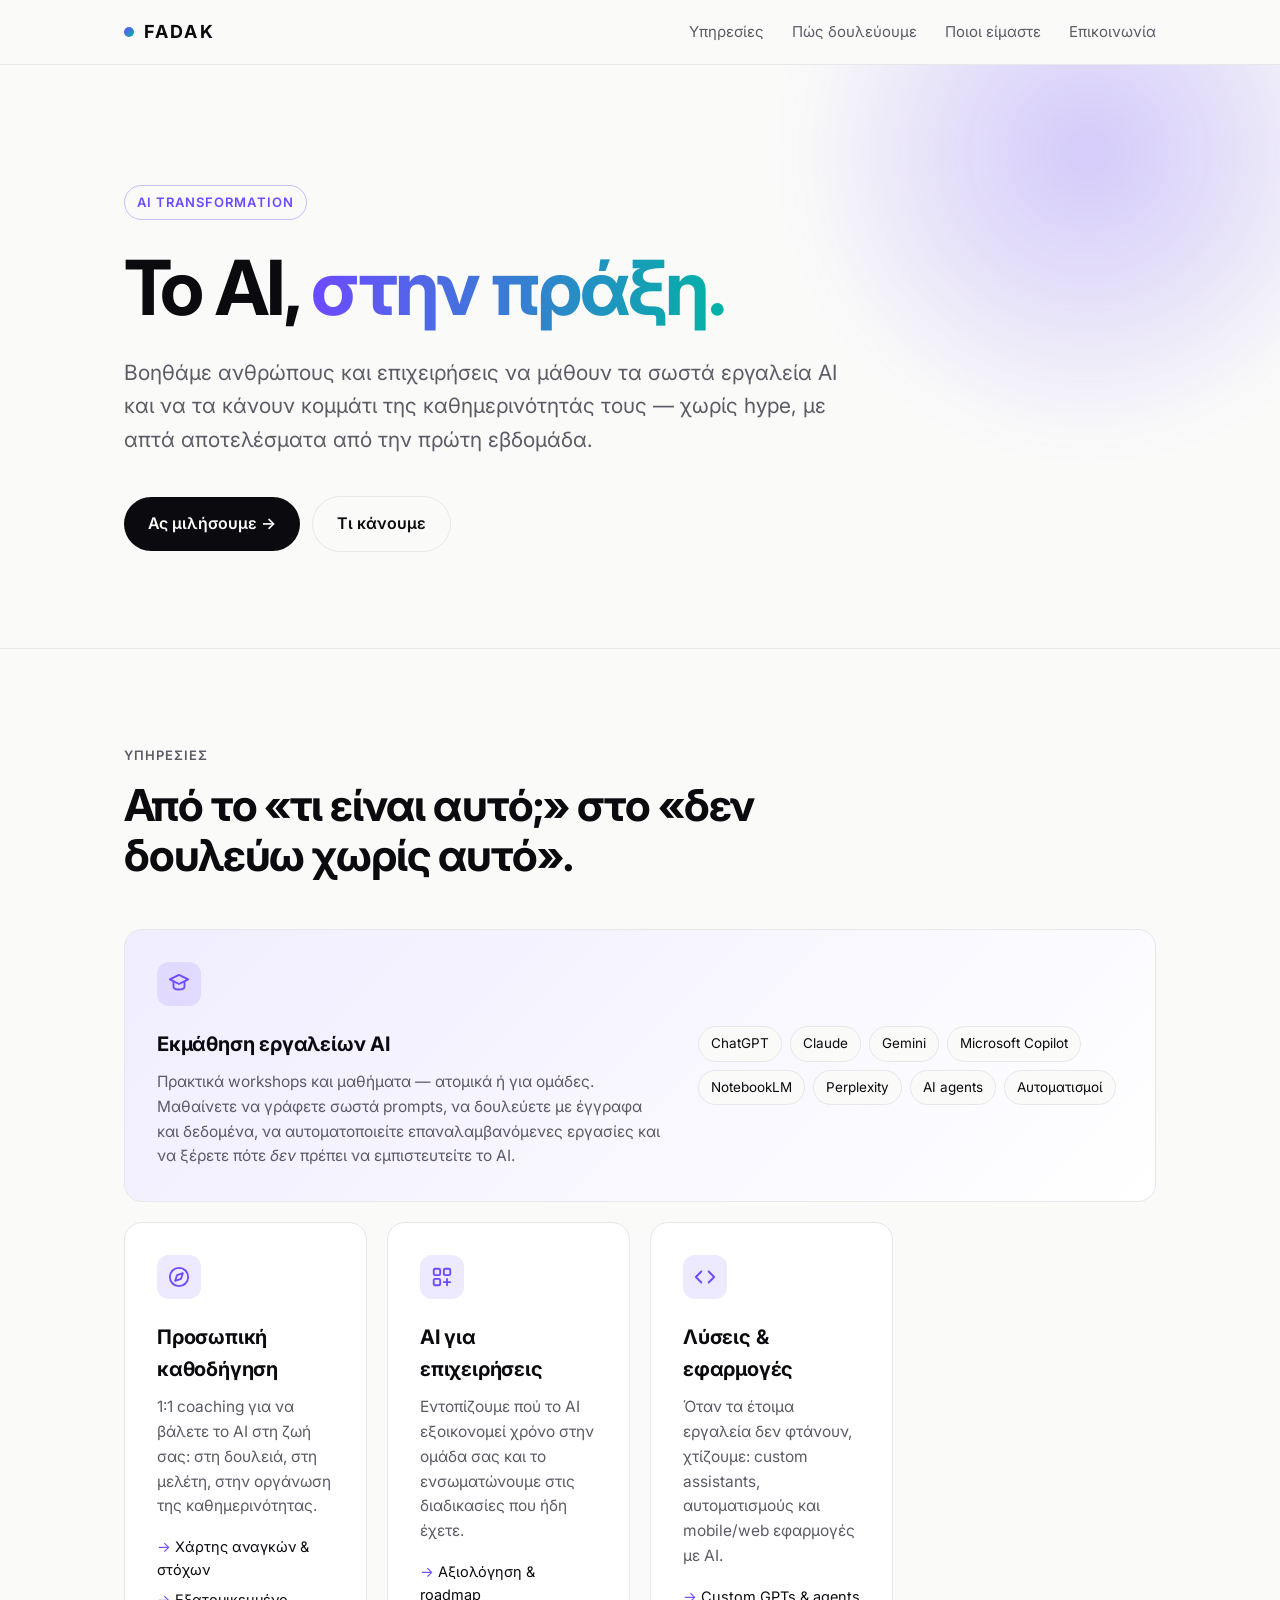
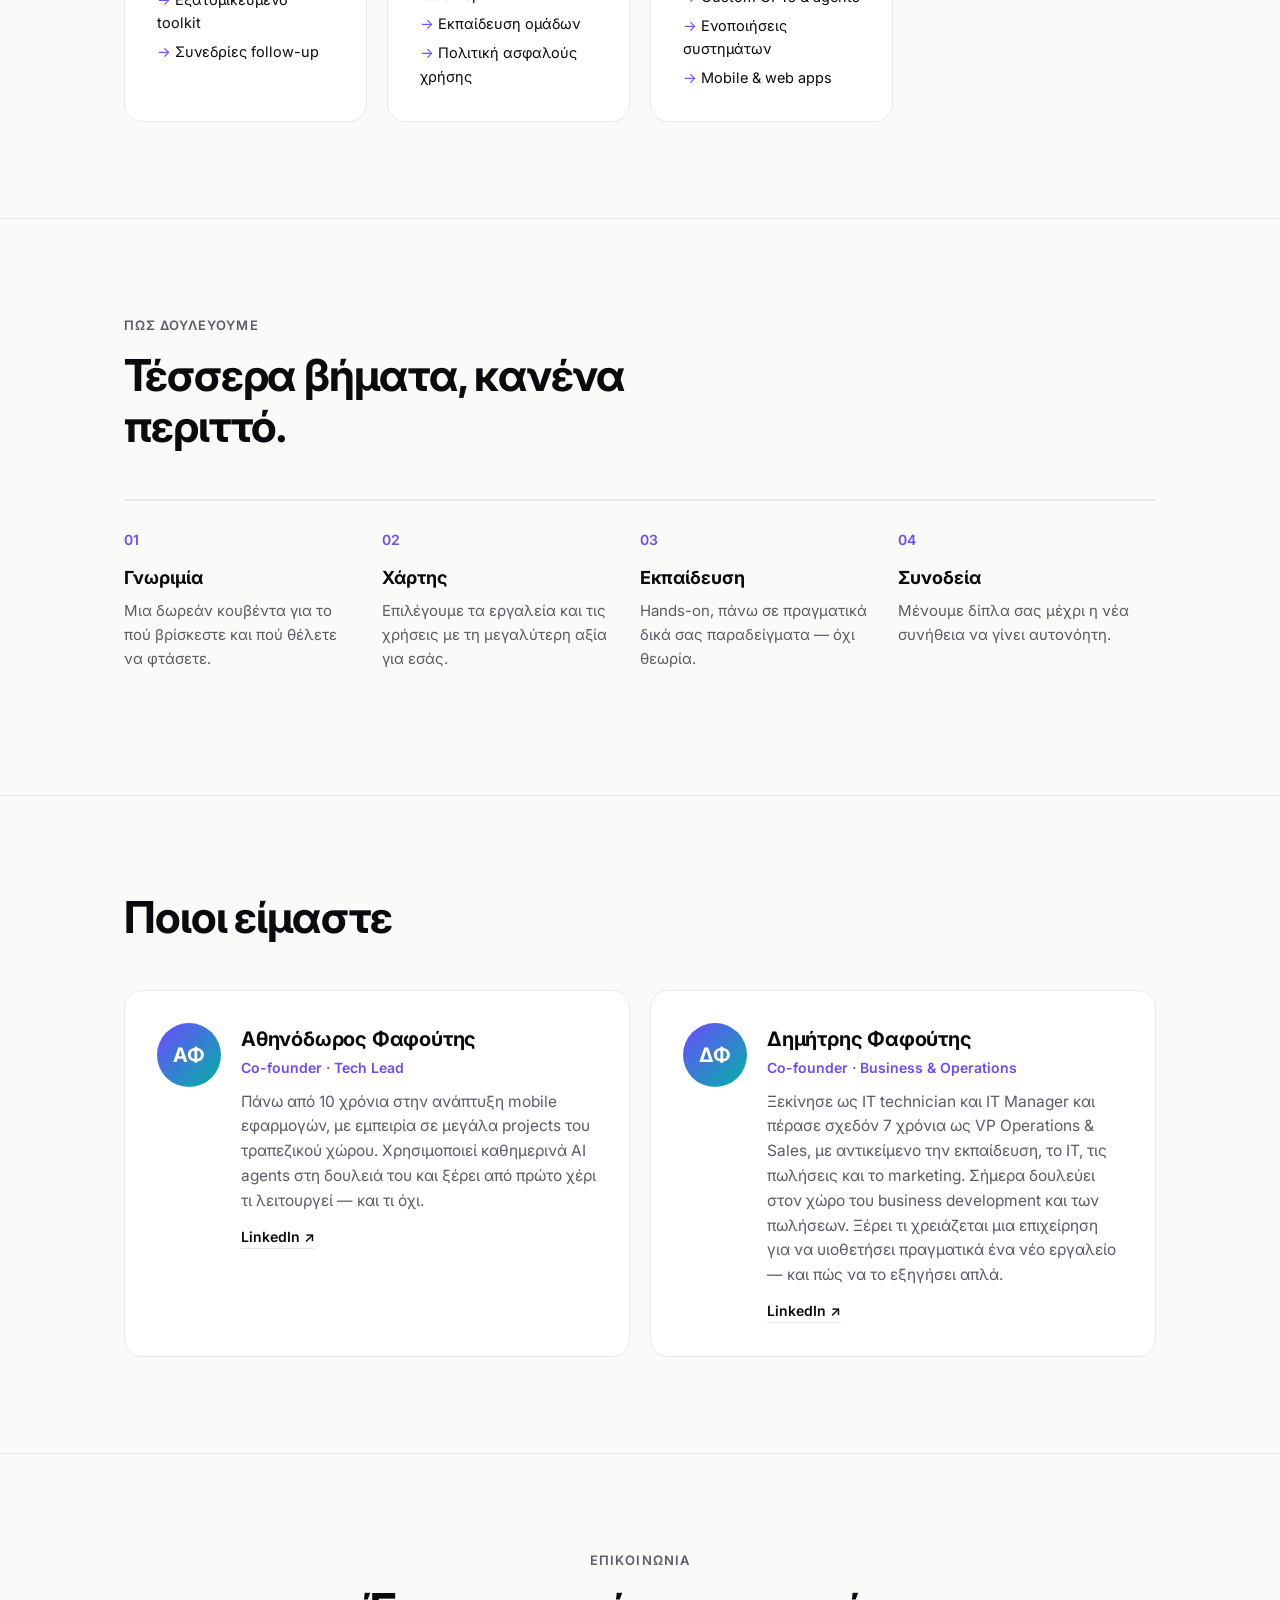
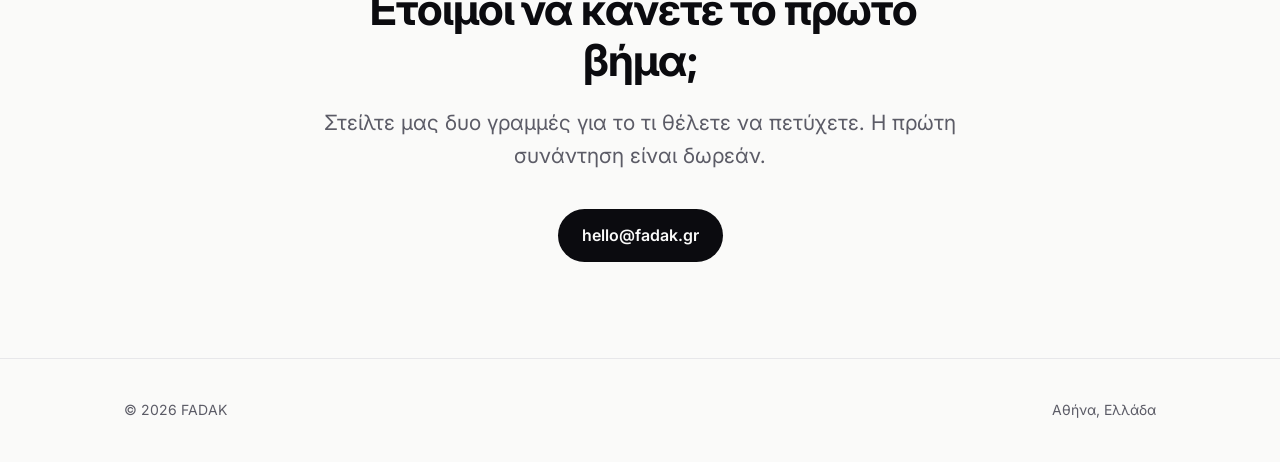
==== index.html @ e3a1a074 "Create index.html for FADAK website Add initial HTML structure for FADAK website with styles and con" ====
<!doctype html>
<html lang="el">
<head>
<meta charset="utf-8">
<meta name="viewport" content="width=device-width, initial-scale=1">
<title>FADAK — AI Transformation</title>
<meta name="description" content="FADAK: εκπαίδευση σε εργαλεία AI, προσωπική καθοδήγηση και AI transformation για ανθρώπους και επιχειρήσεις.">
<meta property="og:title" content="FADAK — AI Transformation">
<meta property="og:description" content="Μαθαίνουμε σε ανθρώπους και ομάδες να χρησιμοποιούν το AI στην πράξη.">
<meta property="og:url" content="https://fadak.gr">
<meta property="og:type" content="website">
<link rel="canonical" href="https://fadak.gr">
<link rel="icon" href="data:image/svg+xml,<svg xmlns='http://www.w3.org/2000/svg' viewBox='0 0 32 32'><rect width='32' height='32' rx='8' fill='%230b0b0f'/><circle cx='16' cy='16' r='6' fill='%237c5cff'/></svg>">
<link rel="preconnect" href="https://fonts.googleapis.com">
<link rel="preconnect" href="https://fonts.gstatic.com" crossorigin>
<link href="https://fonts.googleapis.com/css2?family=Inter:wght@400;500;600;700&display=swap" rel="stylesheet">
<style>
:root{
  --bg:#fafaf9; --surface:#ffffff; --text:#0b0b0f; --muted:#5b5b66; --line:#e7e7ea;
  --accent:#6d4aff; --accent-2:#00b3a4; --radius:18px; --max:1080px;
}
@media (prefers-color-scheme: dark){
  :root{ --bg:#0b0b0f; --surface:#131318; --text:#f3f3f5; --muted:#a0a0ab; --line:#24242c; --accent:#8b72ff; --accent-2:#2fd3c4; }
}
*{box-sizing:border-box;margin:0;padding:0}
html{scroll-behavior:smooth}
body{font-family:Inter,system-ui,-apple-system,sans-serif;background:var(--bg);color:var(--text);line-height:1.6;-webkit-font-smoothing:antialiased}
a{color:inherit;text-decoration:none}
.wrap{max-width:var(--max);margin:0 auto;padding:0 24px}

/* nav */
nav{position:sticky;top:0;z-index:10;backdrop-filter:blur(12px);background:color-mix(in srgb,var(--bg) 80%,transparent);border-bottom:1px solid var(--line)}
nav .wrap{display:flex;align-items:center;justify-content:space-between;height:64px}
.logo{font-weight:700;letter-spacing:.12em;font-size:18px;display:flex;align-items:center;gap:10px}
.logo i{width:10px;height:10px;border-radius:50%;background:linear-gradient(135deg,var(--accent),var(--accent-2))}
nav ul{display:flex;gap:28px;list-style:none;font-size:15px;color:var(--muted)}
nav ul a:hover{color:var(--text)}
@media (max-width:640px){nav ul{display:none}}

/* hero */
.hero{padding:120px 0 96px;position:relative;overflow:hidden}
.hero::before{content:"";position:absolute;inset:-40% -10% auto auto;width:640px;height:640px;border-radius:50%;
  background:radial-gradient(circle,color-mix(in srgb,var(--accent) 28%,transparent),transparent 65%);filter:blur(20px);z-index:-1}
.eyebrow{display:inline-block;font-size:13px;font-weight:600;letter-spacing:.08em;text-transform:uppercase;color:var(--accent);
  border:1px solid color-mix(in srgb,var(--accent) 35%,transparent);padding:6px 12px;border-radius:999px;margin-bottom:28px}
h1{font-size:clamp(40px,7vw,76px);line-height:1.05;letter-spacing:-.035em;font-weight:700;max-width:14ch}
h1 span{background:linear-gradient(90deg,var(--accent),var(--accent-2));-webkit-background-clip:text;background-clip:text;color:transparent}
.lead{font-size:clamp(18px,2.2vw,21px);color:var(--muted);max-width:56ch;margin:28px 0 40px}
.btn{display:inline-flex;align-items:center;gap:8px;padding:14px 24px;border-radius:999px;font-weight:600;font-size:16px;transition:transform .15s ease,opacity .15s}
.btn:hover{transform:translateY(-1px)}
.btn-primary{background:var(--text);color:var(--bg)}
.btn-ghost{border:1px solid var(--line);margin-left:8px}

/* sections */
section{padding:96px 0;border-top:1px solid var(--line)}
.label{font-size:13px;font-weight:600;letter-spacing:.08em;text-transform:uppercase;color:var(--muted);margin-bottom:14px}
h2{font-size:clamp(30px,4vw,44px);letter-spacing:-.025em;line-height:1.15;font-weight:700;max-width:22ch;margin-bottom:48px}

.grid{display:grid;gap:20px;grid-template-columns:repeat(auto-fit,minmax(240px,1fr))}
.card{background:var(--surface);border:1px solid var(--line);border-radius:var(--radius);padding:32px;transition:border-color .2s,transform .2s}
.card:hover{border-color:color-mix(in srgb,var(--accent) 50%,var(--line));transform:translateY(-2px)}
.card .ico{width:44px;height:44px;border-radius:12px;display:grid;place-items:center;margin-bottom:22px;
  background:color-mix(in srgb,var(--accent) 12%,transparent);color:var(--accent)}
.card h3{font-size:20px;letter-spacing:-.01em;margin-bottom:10px}
.card p{color:var(--muted);font-size:15.5px}
.card ul{list-style:none;margin-top:16px;display:grid;gap:6px;font-size:14.5px}
.card li::before{content:"→ ";color:var(--accent)}
.card.featured{grid-column:1/-1;display:grid;grid-template-columns:1.2fr 1fr;gap:32px;align-items:center;
  background:linear-gradient(135deg,color-mix(in srgb,var(--accent) 10%,var(--surface)),var(--surface))}
@media (max-width:760px){.card.featured{grid-template-columns:1fr}}
.tags{display:flex;flex-wrap:wrap;gap:8px}
.tags span{font-size:13.5px;padding:6px 12px;border-radius:999px;border:1px solid var(--line);background:var(--bg)}

/* steps */
.steps{display:grid;gap:0;grid-template-columns:repeat(auto-fit,minmax(220px,1fr));counter-reset:s}
.step{padding:28px 24px 28px 0;border-top:2px solid var(--line);position:relative}
.step::before{counter-increment:s;content:"0" counter(s);font-size:14px;font-weight:600;color:var(--accent);display:block;margin-bottom:12px}
.step h4{font-size:18px;margin-bottom:6px}
.step p{color:var(--muted);font-size:15px}

/* team */
.team{display:grid;gap:20px;grid-template-columns:repeat(auto-fit,minmax(300px,1fr))}
.person{display:flex;gap:20px;align-items:flex-start}
.avatar{flex:none;width:64px;height:64px;border-radius:50%;display:grid;place-items:center;font-weight:700;font-size:20px;color:#fff;
  background:linear-gradient(135deg,var(--accent),var(--accent-2))}
.person h3{font-size:20px;margin-bottom:2px}
.person .role{color:var(--accent);font-size:14px;font-weight:600;margin-bottom:10px}
.person p{color:var(--muted);font-size:15.5px}
.person a.in{display:inline-block;margin-top:12px;font-size:14px;font-weight:600;border-bottom:1px solid var(--line)}
.person a.in:hover{border-color:var(--text)}

/* contact */
.contact{text-align:center}
.contact h2{margin:0 auto 20px}
.contact .lead{margin:0 auto 36px}
footer{padding:40px 0;border-top:1px solid var(--line);color:var(--muted);font-size:14px}
footer .wrap{display:flex;justify-content:space-between;flex-wrap:wrap;gap:12px}

.reveal{opacity:0;transform:translateY(16px);transition:opacity .7s ease,transform .7s ease}
.reveal.in{opacity:1;transform:none}
@media (prefers-reduced-motion:reduce){.reveal{opacity:1;transform:none;transition:none}html{scroll-behavior:auto}}
</style>
</head>
<body>

<nav>
  <div class="wrap">
    <a href="#" class="logo"><i></i>FADAK</a>
    <ul>
      <li><a href="#services">Υπηρεσίες</a></li>
      <li><a href="#how">Πώς δουλεύουμε</a></li>
      <li><a href="#about">Ποιοι είμαστε</a></li>
      <li><a href="#contact">Επικοινωνία</a></li>
    </ul>
  </div>
</nav>

<header class="hero">
  <div class="wrap">
    <span class="eyebrow">AI Transformation</span>
    <h1>Το AI, <span>στην πράξη.</span></h1>
    <p class="lead">Βοηθάμε ανθρώπους και επιχειρήσεις να μάθουν τα σωστά εργαλεία AI και να τα κάνουν κομμάτι της καθημερινότητάς τους — χωρίς hype, με απτά αποτελέσματα από την πρώτη εβδομάδα.</p>
    <a class="btn btn-primary" href="#contact">Ας μιλήσουμε →</a>
    <a class="btn btn-ghost" href="#services">Τι κάνουμε</a>
  </div>
</header>

<section id="services">
  <div class="wrap">
    <p class="label reveal">Υπηρεσίες</p>
    <h2 class="reveal">Από το «τι είναι αυτό;» στο «δεν δουλεύω χωρίς αυτό».</h2>

    <div class="grid">
      <article class="card featured reveal">
        <div>
          <div class="ico">
            <svg width="22" height="22" viewBox="0 0 24 24" fill="none" stroke="currentColor" stroke-width="2" stroke-linecap="round" stroke-linejoin="round"><path d="M2 7l10-5 10 5-10 5z"/><path d="M6 9.5V15c0 1.7 2.7 3 6 3s6-1.3 6-3V9.5"/></svg>
          </div>
          <h3>Εκμάθηση εργαλείων AI</h3>
          <p>Πρακτικά workshops και μαθήματα — ατομικά ή για ομάδες. Μαθαίνετε να γράφετε σωστά prompts, να δουλεύετε με έγγραφα και δεδομένα, να αυτοματοποιείτε επαναλαμβανόμενες εργασίες και να ξέρετε πότε <em>δεν</em> πρέπει να εμπιστευτείτε το AI.</p>
        </div>
        <div class="tags">
          <span>ChatGPT</span><span>Claude</span><span>Gemini</span><span>Microsoft Copilot</span>
          <span>NotebookLM</span><span>Perplexity</span><span>AI agents</span><span>Αυτοματισμοί</span>
        </div>
      </article>

      <article class="card reveal">
        <div class="ico">
          <svg width="22" height="22" viewBox="0 0 24 24" fill="none" stroke="currentColor" stroke-width="2" stroke-linecap="round" stroke-linejoin="round"><circle cx="12" cy="12" r="10"/><path d="M16.2 7.8l-2.1 6.3-6.3 2.1 2.1-6.3z"/></svg>
        </div>
        <h3>Προσωπική καθοδήγηση</h3>
        <p>1:1 coaching για να βάλετε το AI στη ζωή σας: στη δουλειά, στη μελέτη, στην οργάνωση της καθημερινότητας.</p>
        <ul><li>Χάρτης αναγκών & στόχων</li><li>Εξατομικευμένο toolkit</li><li>Συνεδρίες follow-up</li></ul>
      </article>

      <article class="card reveal">
        <div class="ico">
          <svg width="22" height="22" viewBox="0 0 24 24" fill="none" stroke="currentColor" stroke-width="2" stroke-linecap="round" stroke-linejoin="round"><rect x="3" y="3" width="7" height="7" rx="1.5"/><rect x="14" y="3" width="7" height="7" rx="1.5"/><rect x="3" y="14" width="7" height="7" rx="1.5"/><path d="M17.5 14v7M14 17.5h7"/></svg>
        </div>
        <h3>AI για επιχειρήσεις</h3>
        <p>Εντοπίζουμε πού το AI εξοικονομεί χρόνο στην ομάδα σας και το ενσωματώνουμε στις διαδικασίες που ήδη έχετε.</p>
        <ul><li>Αξιολόγηση & roadmap</li><li>Εκπαίδευση ομάδων</li><li>Πολιτική ασφαλούς χρήσης</li></ul>
      </article>

      <article class="card reveal">
        <div class="ico">
          <svg width="22" height="22" viewBox="0 0 24 24" fill="none" stroke="currentColor" stroke-width="2" stroke-linecap="round" stroke-linejoin="round"><path d="M16 18l6-6-6-6"/><path d="M8 6l-6 6 6 6"/></svg>
        </div>
        <h3>Λύσεις & εφαρμογές</h3>
        <p>Όταν τα έτοιμα εργαλεία δεν φτάνουν, χτίζουμε: custom assistants, αυτοματισμούς και mobile/web εφαρμογές με AI.</p>
        <ul><li>Custom GPTs & agents</li><li>Ενοποιήσεις συστημάτων</li><li>Mobile & web apps</li></ul>
      </article>
    </div>
  </div>
</section>

<section id="how">
  <div class="wrap">
    <p class="label reveal">Πώς δουλεύουμε</p>
    <h2 class="reveal">Τέσσερα βήματα, κανένα περιττό.</h2>
    <div class="steps">
      <div class="step reveal"><h4>Γνωριμία</h4><p>Μια δωρεάν κουβέντα για το πού βρίσκεστε και πού θέλετε να φτάσετε.</p></div>
      <div class="step reveal"><h4>Χάρτης</h4><p>Επιλέγουμε τα εργαλεία και τις χρήσεις με τη μεγαλύτερη αξία για εσάς.</p></div>
      <div class="step reveal"><h4>Εκπαίδευση</h4><p>Hands-on, πάνω σε πραγματικά δικά σας παραδείγματα — όχι θεωρία.</p></div>
      <div class="step reveal"><h4>Συνοδεία</h4><p>Μένουμε δίπλα σας μέχρι η νέα συνήθεια να γίνει αυτονόητη.</p></div>
    </div>
  </div>
</section>

<section id="about">
  <div class="wrap">
    <h2 class="reveal">Ποιοι είμαστε</h2>
    <div class="team">
      <div class="card person reveal">
        <div class="avatar">ΑΦ</div>
        <div>
          <h3>Αθηνόδωρος Φαφούτης</h3>
          <div class="role">Co-founder · Tech Lead</div>
          <p>Πάνω από 10 χρόνια στην ανάπτυξη mobile εφαρμογών, με εμπειρία σε μεγάλα projects του τραπεζικού χώρου. Χρησιμοποιεί καθημερινά AI agents στη δουλειά του και ξέρει από πρώτο χέρι τι λειτουργεί — και τι όχι.</p>
          <a class="in" href="https://www.linkedin.com/in/athensgift/" target="_blank" rel="noopener">LinkedIn ↗</a>
        </div>
      </div>
      <div class="card person reveal">
        <div class="avatar">ΔΦ</div>
        <div>
          <h3>Δημήτρης Φαφούτης</h3>
          <div class="role">Co-founder · Business & Operations</div>
          <p>Ξεκίνησε ως IT technician και IT Manager και πέρασε σχεδόν 7 χρόνια ως VP Operations & Sales, με αντικείμενο την εκπαίδευση, το IT, τις πωλήσεις και το marketing. Σήμερα δουλεύει στον χώρο του business development και των πωλήσεων. Ξέρει τι χρειάζεται μια επιχείρηση για να υιοθετήσει πραγματικά ένα νέο εργαλείο — και πώς να το εξηγήσει απλά.</p>
          <a class="in" href="https://www.linkedin.com/in/fafodimi/" target="_blank" rel="noopener">LinkedIn ↗</a>
        </div>
      </div>
    </div>
  </div>
</section>

<section id="contact" class="contact">
  <div class="wrap">
    <p class="label reveal">Επικοινωνία</p>
    <h2 class="reveal">Έτοιμοι να κάνετε το πρώτο βήμα;</h2>
    <p class="lead reveal">Στείλτε μας δυο γραμμές για το τι θέλετε να πετύχετε. Η πρώτη συνάντηση είναι δωρεάν.</p>
    <a class="btn btn-primary reveal" href="mailto:hello@fadak.gr">hello@fadak.gr</a>
  </div>
</section>

<footer>
  <div class="wrap">
    <span>© <span id="y">2026</span> FADAK</span>
    <span>Αθήνα, Ελλάδα</span>
  </div>
</footer>

<script>
document.getElementById('y').textContent = new Date().getFullYear();
const io = new IntersectionObserver(es => es.forEach(e => { if (e.isIntersecting) { e.target.classList.add('in'); io.unobserve(e.target); } }), { threshold: .12 });
document.querySelectorAll('.reveal').forEach(el => io.observe(el));
</script>
</body>
</html>
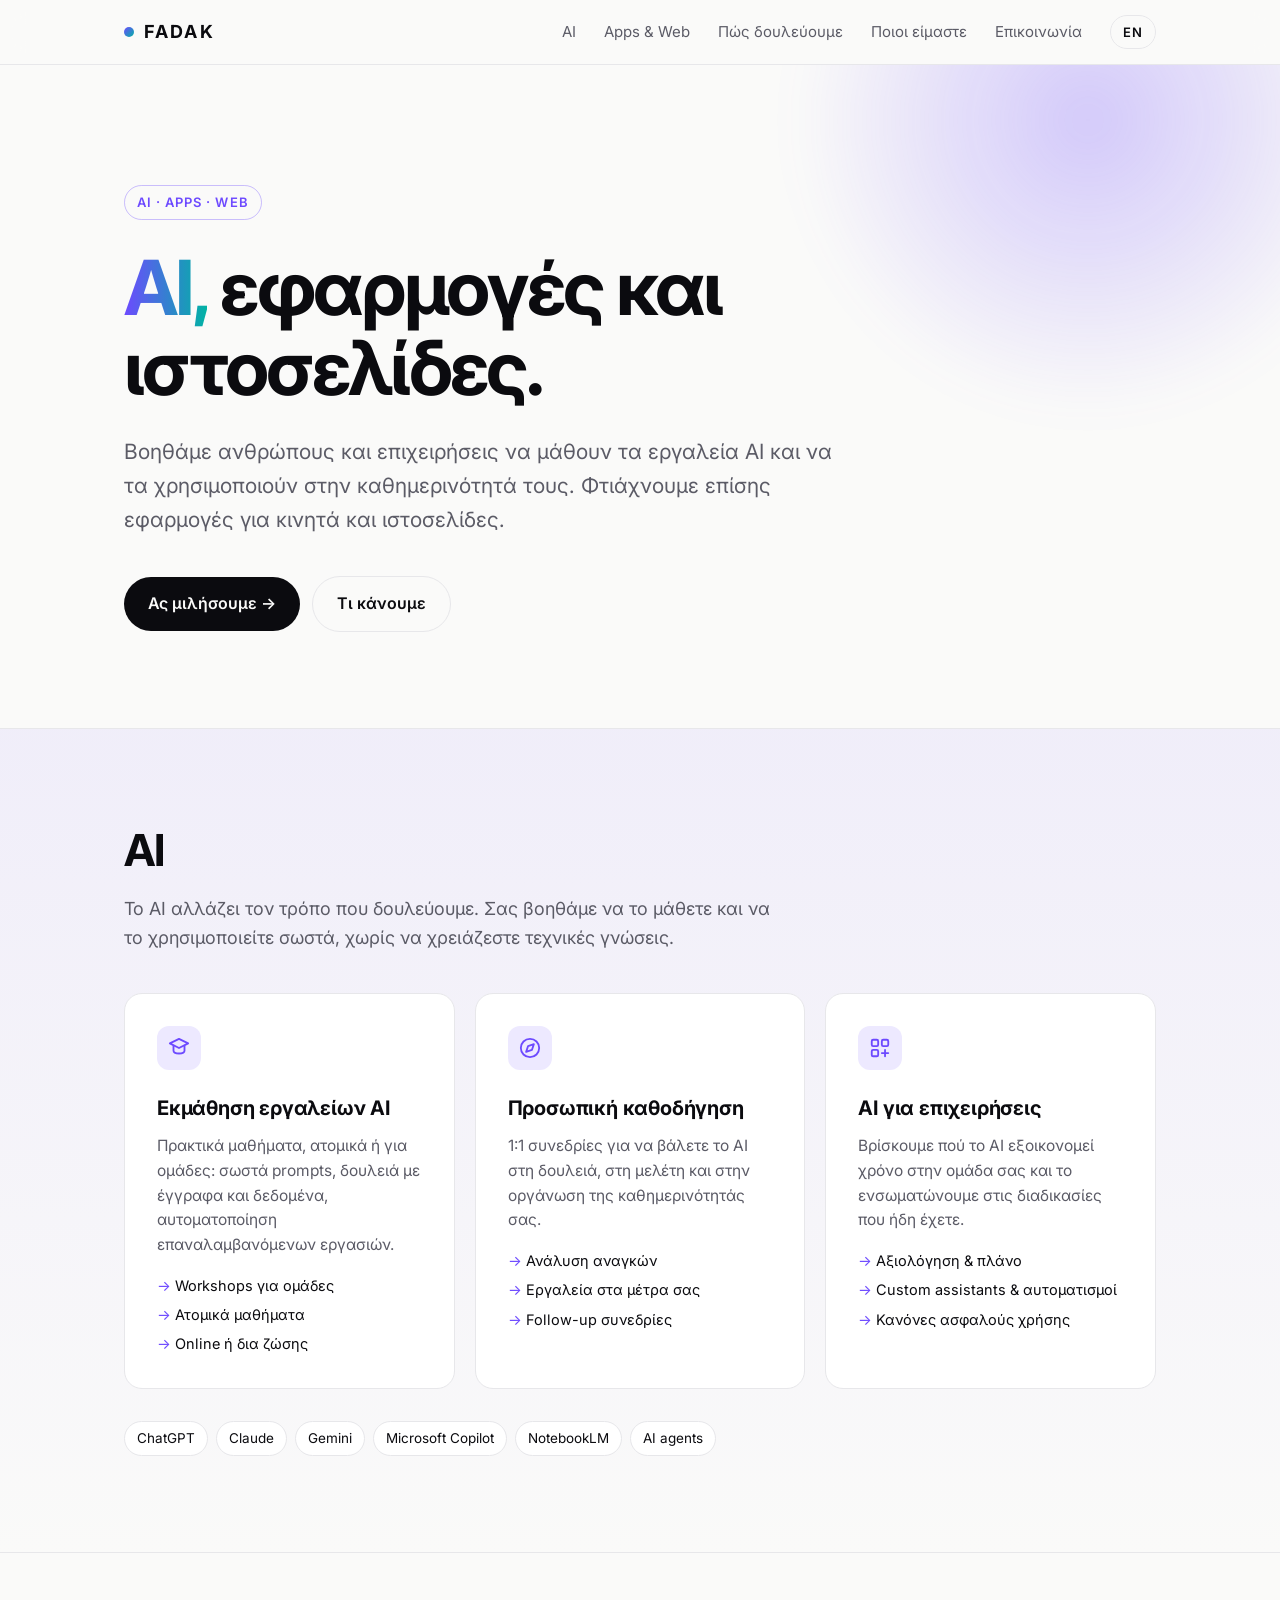
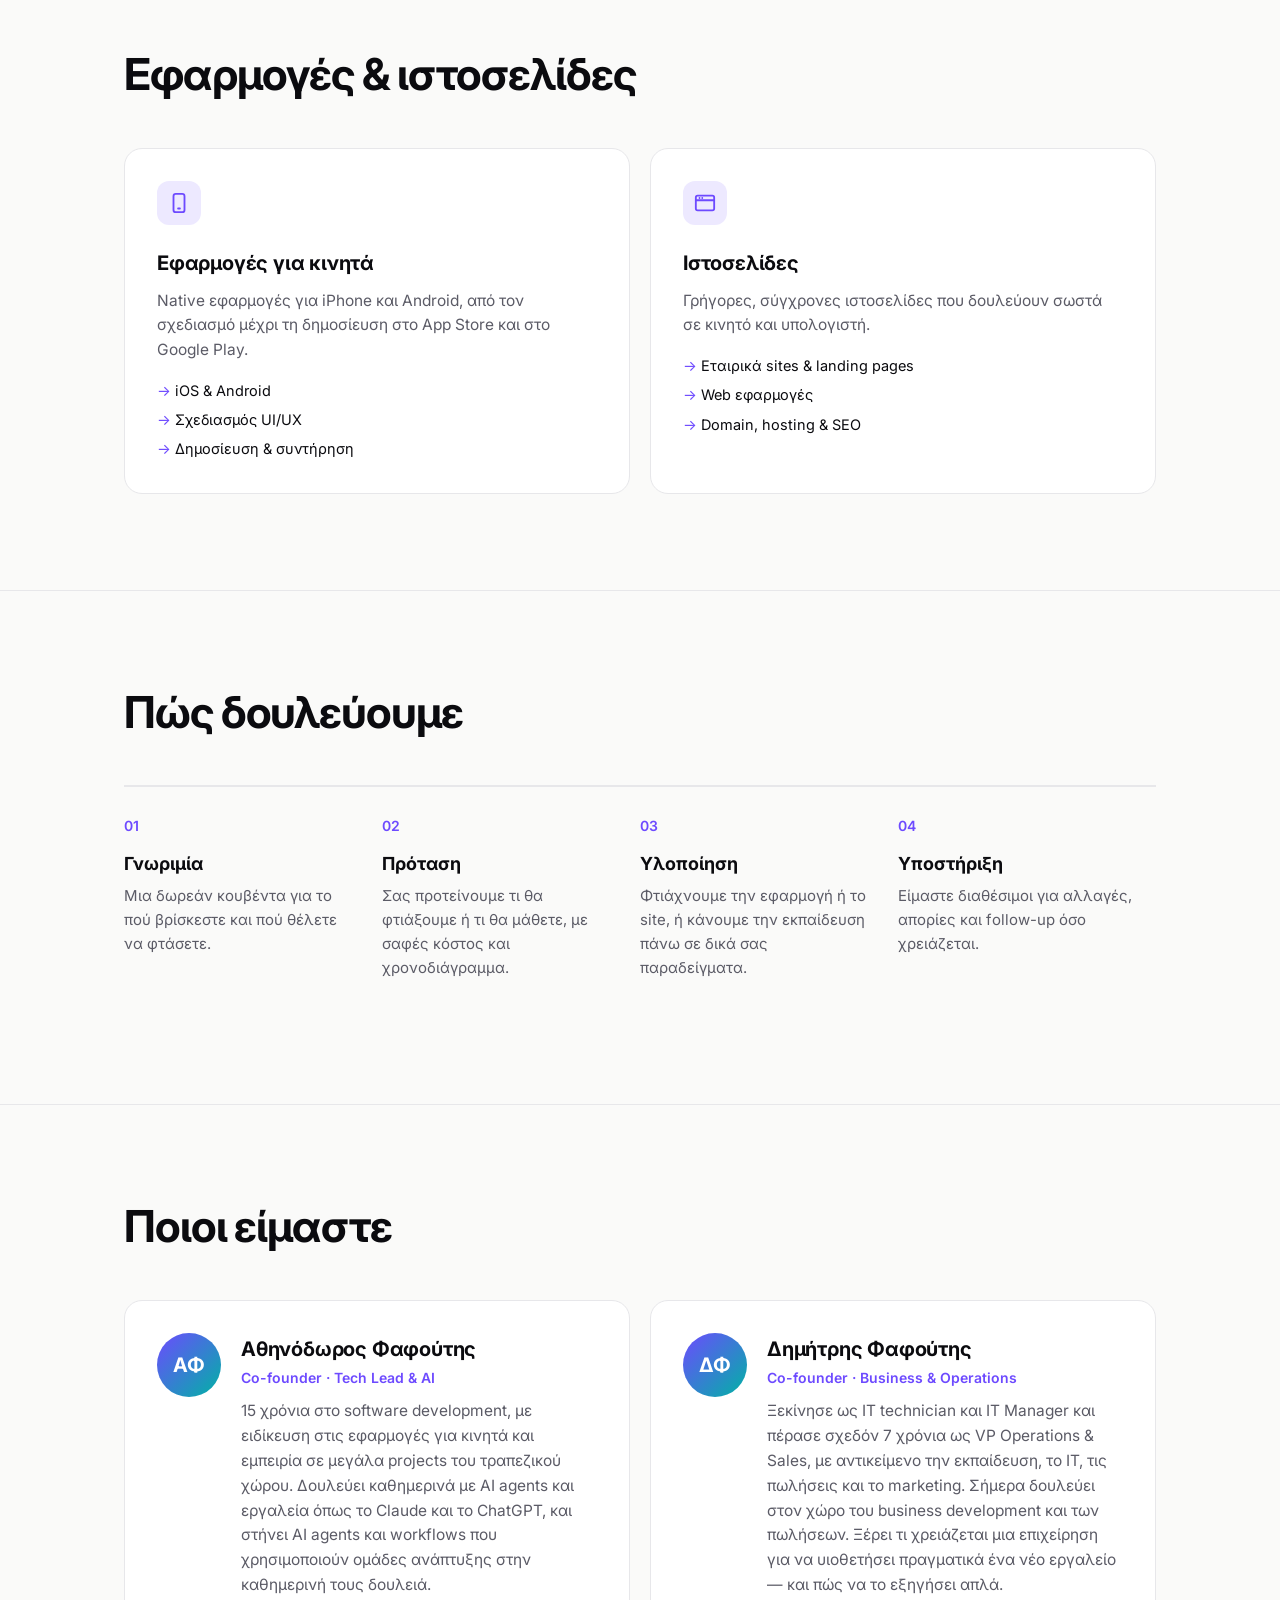
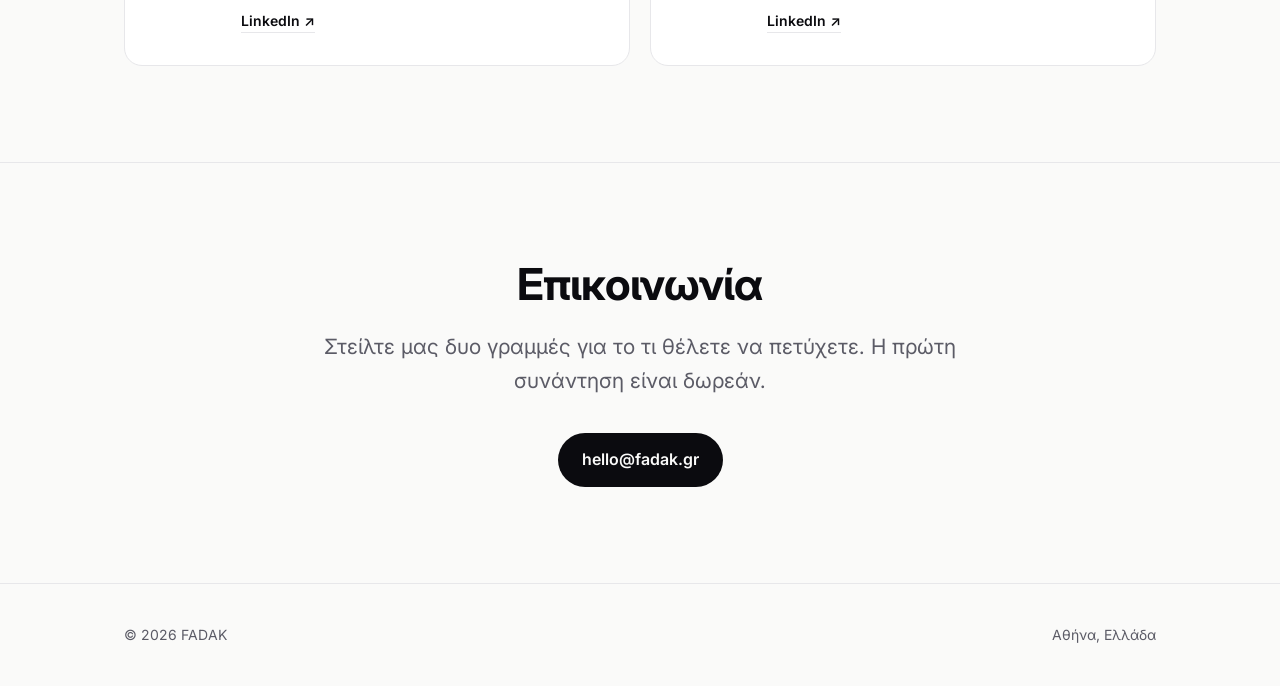
==== commit 423050ad: "AI-first layout, English version, shared CSS/JS" ====
--- a/index.html
+++ b/index.html
@@ -3,146 +3,62 @@
 <head>
 <meta charset="utf-8">
 <meta name="viewport" content="width=device-width, initial-scale=1">
-<title>FADAK — AI Transformation</title>
-<meta name="description" content="FADAK: εκπαίδευση σε εργαλεία AI, προσωπική καθοδήγηση και AI transformation για ανθρώπους και επιχειρήσεις.">
-<meta property="og:title" content="FADAK — AI Transformation">
-<meta property="og:description" content="Μαθαίνουμε σε ανθρώπους και ομάδες να χρησιμοποιούν το AI στην πράξη.">
+<title>FADAK — AI, Apps & Web</title>
+<meta name="description" content="FADAK: εκπαίδευση σε εργαλεία AI και καθοδήγηση, εφαρμογές για κινητά και ιστοσελίδες για ανθρώπους και επιχειρήσεις.">
+<meta property="og:title" content="FADAK — AI, Apps & Web">
+<meta property="og:description" content="Εκπαίδευση σε εργαλεία AI, εφαρμογές για κινητά και ιστοσελίδες.">
 <meta property="og:url" content="https://fadak.gr">
 <meta property="og:type" content="website">
-<link rel="canonical" href="https://fadak.gr">
+<link rel="canonical" href="https://fadak.gr/">
+<link rel="alternate" hreflang="el" href="https://fadak.gr/">
+<link rel="alternate" hreflang="en" href="https://fadak.gr/en/">
+<link rel="alternate" hreflang="x-default" href="https://fadak.gr/">
 <link rel="icon" href="data:image/svg+xml,<svg xmlns='http://www.w3.org/2000/svg' viewBox='0 0 32 32'><rect width='32' height='32' rx='8' fill='%230b0b0f'/><circle cx='16' cy='16' r='6' fill='%237c5cff'/></svg>">
 <link rel="preconnect" href="https://fonts.googleapis.com">
 <link rel="preconnect" href="https://fonts.gstatic.com" crossorigin>
 <link href="https://fonts.googleapis.com/css2?family=Inter:wght@400;500;600;700&display=swap" rel="stylesheet">
-<style>
-:root{
-  --bg:#fafaf9; --surface:#ffffff; --text:#0b0b0f; --muted:#5b5b66; --line:#e7e7ea;
-  --accent:#6d4aff; --accent-2:#00b3a4; --radius:18px; --max:1080px;
-}
-@media (prefers-color-scheme: dark){
-  :root{ --bg:#0b0b0f; --surface:#131318; --text:#f3f3f5; --muted:#a0a0ab; --line:#24242c; --accent:#8b72ff; --accent-2:#2fd3c4; }
-}
-*{box-sizing:border-box;margin:0;padding:0}
-html{scroll-behavior:smooth}
-body{font-family:Inter,system-ui,-apple-system,sans-serif;background:var(--bg);color:var(--text);line-height:1.6;-webkit-font-smoothing:antialiased}
-a{color:inherit;text-decoration:none}
-.wrap{max-width:var(--max);margin:0 auto;padding:0 24px}
-
-/* nav */
-nav{position:sticky;top:0;z-index:10;backdrop-filter:blur(12px);background:color-mix(in srgb,var(--bg) 80%,transparent);border-bottom:1px solid var(--line)}
-nav .wrap{display:flex;align-items:center;justify-content:space-between;height:64px}
-.logo{font-weight:700;letter-spacing:.12em;font-size:18px;display:flex;align-items:center;gap:10px}
-.logo i{width:10px;height:10px;border-radius:50%;background:linear-gradient(135deg,var(--accent),var(--accent-2))}
-nav ul{display:flex;gap:28px;list-style:none;font-size:15px;color:var(--muted)}
-nav ul a:hover{color:var(--text)}
-@media (max-width:640px){nav ul{display:none}}
-
-/* hero */
-.hero{padding:120px 0 96px;position:relative;overflow:hidden}
-.hero::before{content:"";position:absolute;inset:-40% -10% auto auto;width:640px;height:640px;border-radius:50%;
-  background:radial-gradient(circle,color-mix(in srgb,var(--accent) 28%,transparent),transparent 65%);filter:blur(20px);z-index:-1}
-.eyebrow{display:inline-block;font-size:13px;font-weight:600;letter-spacing:.08em;text-transform:uppercase;color:var(--accent);
-  border:1px solid color-mix(in srgb,var(--accent) 35%,transparent);padding:6px 12px;border-radius:999px;margin-bottom:28px}
-h1{font-size:clamp(40px,7vw,76px);line-height:1.05;letter-spacing:-.035em;font-weight:700;max-width:14ch}
-h1 span{background:linear-gradient(90deg,var(--accent),var(--accent-2));-webkit-background-clip:text;background-clip:text;color:transparent}
-.lead{font-size:clamp(18px,2.2vw,21px);color:var(--muted);max-width:56ch;margin:28px 0 40px}
-.btn{display:inline-flex;align-items:center;gap:8px;padding:14px 24px;border-radius:999px;font-weight:600;font-size:16px;transition:transform .15s ease,opacity .15s}
-.btn:hover{transform:translateY(-1px)}
-.btn-primary{background:var(--text);color:var(--bg)}
-.btn-ghost{border:1px solid var(--line);margin-left:8px}
-
-/* sections */
-section{padding:96px 0;border-top:1px solid var(--line)}
-.label{font-size:13px;font-weight:600;letter-spacing:.08em;text-transform:uppercase;color:var(--muted);margin-bottom:14px}
-h2{font-size:clamp(30px,4vw,44px);letter-spacing:-.025em;line-height:1.15;font-weight:700;max-width:22ch;margin-bottom:48px}
-
-.grid{display:grid;gap:20px;grid-template-columns:repeat(auto-fit,minmax(240px,1fr))}
-.card{background:var(--surface);border:1px solid var(--line);border-radius:var(--radius);padding:32px;transition:border-color .2s,transform .2s}
-.card:hover{border-color:color-mix(in srgb,var(--accent) 50%,var(--line));transform:translateY(-2px)}
-.card .ico{width:44px;height:44px;border-radius:12px;display:grid;place-items:center;margin-bottom:22px;
-  background:color-mix(in srgb,var(--accent) 12%,transparent);color:var(--accent)}
-.card h3{font-size:20px;letter-spacing:-.01em;margin-bottom:10px}
-.card p{color:var(--muted);font-size:15.5px}
-.card ul{list-style:none;margin-top:16px;display:grid;gap:6px;font-size:14.5px}
-.card li::before{content:"→ ";color:var(--accent)}
-.card.featured{grid-column:1/-1;display:grid;grid-template-columns:1.2fr 1fr;gap:32px;align-items:center;
-  background:linear-gradient(135deg,color-mix(in srgb,var(--accent) 10%,var(--surface)),var(--surface))}
-@media (max-width:760px){.card.featured{grid-template-columns:1fr}}
-.tags{display:flex;flex-wrap:wrap;gap:8px}
-.tags span{font-size:13.5px;padding:6px 12px;border-radius:999px;border:1px solid var(--line);background:var(--bg)}
-
-/* steps */
-.steps{display:grid;gap:0;grid-template-columns:repeat(auto-fit,minmax(220px,1fr));counter-reset:s}
-.step{padding:28px 24px 28px 0;border-top:2px solid var(--line);position:relative}
-.step::before{counter-increment:s;content:"0" counter(s);font-size:14px;font-weight:600;color:var(--accent);display:block;margin-bottom:12px}
-.step h4{font-size:18px;margin-bottom:6px}
-.step p{color:var(--muted);font-size:15px}
-
-/* team */
-.team{display:grid;gap:20px;grid-template-columns:repeat(auto-fit,minmax(300px,1fr))}
-.person{display:flex;gap:20px;align-items:flex-start}
-.avatar{flex:none;width:64px;height:64px;border-radius:50%;display:grid;place-items:center;font-weight:700;font-size:20px;color:#fff;
-  background:linear-gradient(135deg,var(--accent),var(--accent-2))}
-.person h3{font-size:20px;margin-bottom:2px}
-.person .role{color:var(--accent);font-size:14px;font-weight:600;margin-bottom:10px}
-.person p{color:var(--muted);font-size:15.5px}
-.person a.in{display:inline-block;margin-top:12px;font-size:14px;font-weight:600;border-bottom:1px solid var(--line)}
-.person a.in:hover{border-color:var(--text)}
-
-/* contact */
-.contact{text-align:center}
-.contact h2{margin:0 auto 20px}
-.contact .lead{margin:0 auto 36px}
-footer{padding:40px 0;border-top:1px solid var(--line);color:var(--muted);font-size:14px}
-footer .wrap{display:flex;justify-content:space-between;flex-wrap:wrap;gap:12px}
-
-.reveal{opacity:0;transform:translateY(16px);transition:opacity .7s ease,transform .7s ease}
-.reveal.in{opacity:1;transform:none}
-@media (prefers-reduced-motion:reduce){.reveal{opacity:1;transform:none;transition:none}html{scroll-behavior:auto}}
-</style>
+<link rel="stylesheet" href="style.css">
 </head>
 <body>
 
 <nav>
   <div class="wrap">
     <a href="#" class="logo"><i></i>FADAK</a>
+    <div class="nav-right">
     <ul>
-      <li><a href="#services">Υπηρεσίες</a></li>
+      <li><a href="#ai">AI</a></li>
+      <li><a href="#services">Apps & Web</a></li>
       <li><a href="#how">Πώς δουλεύουμε</a></li>
       <li><a href="#about">Ποιοι είμαστε</a></li>
       <li><a href="#contact">Επικοινωνία</a></li>
     </ul>
+    <a class="lang" href="en/" hreflang="en" lang="en">EN</a>
+    </div>
   </div>
 </nav>
 
 <header class="hero">
   <div class="wrap">
-    <span class="eyebrow">AI Transformation</span>
-    <h1>Το AI, <span>στην πράξη.</span></h1>
-    <p class="lead">Βοηθάμε ανθρώπους και επιχειρήσεις να μάθουν τα σωστά εργαλεία AI και να τα κάνουν κομμάτι της καθημερινότητάς τους — χωρίς hype, με απτά αποτελέσματα από την πρώτη εβδομάδα.</p>
+    <span class="eyebrow">AI · Apps · Web</span>
+    <h1><span>AI,</span> εφαρμογές και ιστοσελίδες.</h1>
+    <p class="lead">Βοηθάμε ανθρώπους και επιχειρήσεις να μάθουν τα εργαλεία AI και να τα χρησιμοποιούν στην καθημερινότητά τους. Φτιάχνουμε επίσης εφαρμογές για κινητά και ιστοσελίδες.</p>
     <a class="btn btn-primary" href="#contact">Ας μιλήσουμε →</a>
-    <a class="btn btn-ghost" href="#services">Τι κάνουμε</a>
+    <a class="btn btn-ghost" href="#ai">Τι κάνουμε</a>
   </div>
 </header>
 
-<section id="services">
+<section id="ai">
   <div class="wrap">
-    <p class="label reveal">Υπηρεσίες</p>
-    <h2 class="reveal">Από το «τι είναι αυτό;» στο «δεν δουλεύω χωρίς αυτό».</h2>
-
-    <div class="grid">
-      <article class="card featured reveal">
-        <div>
-          <div class="ico">
-            <svg width="22" height="22" viewBox="0 0 24 24" fill="none" stroke="currentColor" stroke-width="2" stroke-linecap="round" stroke-linejoin="round"><path d="M2 7l10-5 10 5-10 5z"/><path d="M6 9.5V15c0 1.7 2.7 3 6 3s6-1.3 6-3V9.5"/></svg>
-          </div>
-          <h3>Εκμάθηση εργαλείων AI</h3>
-          <p>Πρακτικά workshops και μαθήματα — ατομικά ή για ομάδες. Μαθαίνετε να γράφετε σωστά prompts, να δουλεύετε με έγγραφα και δεδομένα, να αυτοματοποιείτε επαναλαμβανόμενες εργασίες και να ξέρετε πότε <em>δεν</em> πρέπει να εμπιστευτείτε το AI.</p>
+    <h2 class="reveal">AI</h2>
+    <p class="intro reveal">Το AI αλλάζει τον τρόπο που δουλεύουμε. Σας βοηθάμε να το μάθετε και να το χρησιμοποιείτε σωστά, χωρίς να χρειάζεστε τεχνικές γνώσεις.</p>
+    <div class="grid grid-3">
+      <article class="card reveal">
+        <div class="ico">
+          <svg width="22" height="22" viewBox="0 0 24 24" fill="none" stroke="currentColor" stroke-width="2" stroke-linecap="round" stroke-linejoin="round"><path d="M2 7l10-5 10 5-10 5z"/><path d="M6 9.5V15c0 1.7 2.7 3 6 3s6-1.3 6-3V9.5"/></svg>
         </div>
-        <div class="tags">
-          <span>ChatGPT</span><span>Claude</span><span>Gemini</span><span>Microsoft Copilot</span>
-          <span>NotebookLM</span><span>Perplexity</span><span>AI agents</span><span>Αυτοματισμοί</span>
-        </div>
+        <h3>Εκμάθηση εργαλείων AI</h3>
+        <p>Πρακτικά μαθήματα, ατομικά ή για ομάδες: σωστά prompts, δουλειά με έγγραφα και δεδομένα, αυτοματοποίηση επαναλαμβανόμενων εργασιών.</p>
+        <ul><li>Workshops για ομάδες</li><li>Ατομικά μαθήματα</li><li>Online ή δια ζώσης</li></ul>
       </article>
 
       <article class="card reveal">
@@ -150,8 +66,8 @@
           <svg width="22" height="22" viewBox="0 0 24 24" fill="none" stroke="currentColor" stroke-width="2" stroke-linecap="round" stroke-linejoin="round"><circle cx="12" cy="12" r="10"/><path d="M16.2 7.8l-2.1 6.3-6.3 2.1 2.1-6.3z"/></svg>
         </div>
         <h3>Προσωπική καθοδήγηση</h3>
-        <p>1:1 coaching για να βάλετε το AI στη ζωή σας: στη δουλειά, στη μελέτη, στην οργάνωση της καθημερινότητας.</p>
-        <ul><li>Χάρτης αναγκών & στόχων</li><li>Εξατομικευμένο toolkit</li><li>Συνεδρίες follow-up</li></ul>
+        <p>1:1 συνεδρίες για να βάλετε το AI στη δουλειά, στη μελέτη και στην οργάνωση της καθημερινότητάς σας.</p>
+        <ul><li>Ανάλυση αναγκών</li><li>Εργαλεία στα μέτρα σας</li><li>Follow-up συνεδρίες</li></ul>
       </article>
 
       <article class="card reveal">
@@ -159,17 +75,37 @@
           <svg width="22" height="22" viewBox="0 0 24 24" fill="none" stroke="currentColor" stroke-width="2" stroke-linecap="round" stroke-linejoin="round"><rect x="3" y="3" width="7" height="7" rx="1.5"/><rect x="14" y="3" width="7" height="7" rx="1.5"/><rect x="3" y="14" width="7" height="7" rx="1.5"/><path d="M17.5 14v7M14 17.5h7"/></svg>
         </div>
         <h3>AI για επιχειρήσεις</h3>
-        <p>Εντοπίζουμε πού το AI εξοικονομεί χρόνο στην ομάδα σας και το ενσωματώνουμε στις διαδικασίες που ήδη έχετε.</p>
-        <ul><li>Αξιολόγηση & roadmap</li><li>Εκπαίδευση ομάδων</li><li>Πολιτική ασφαλούς χρήσης</li></ul>
+        <p>Βρίσκουμε πού το AI εξοικονομεί χρόνο στην ομάδα σας και το ενσωματώνουμε στις διαδικασίες που ήδη έχετε.</p>
+        <ul><li>Αξιολόγηση & πλάνο</li><li>Custom assistants & αυτοματισμοί</li><li>Κανόνες ασφαλούς χρήσης</li></ul>
+      </article>
+    </div>
+    <div class="tags reveal">
+      <span>ChatGPT</span><span>Claude</span><span>Gemini</span><span>Microsoft Copilot</span><span>NotebookLM</span><span>AI agents</span>
+    </div>
+  </div>
+</section>
+
+<section id="services">
+  <div class="wrap">
+    <h2 class="reveal">Εφαρμογές & ιστοσελίδες</h2>
+
+    <div class="grid">
+      <article class="card reveal">
+        <div class="ico">
+          <svg width="22" height="22" viewBox="0 0 24 24" fill="none" stroke="currentColor" stroke-width="2" stroke-linecap="round" stroke-linejoin="round"><rect x="6" y="2" width="12" height="20" rx="2.5"/><path d="M11 18h2"/></svg>
+        </div>
+        <h3>Εφαρμογές για κινητά</h3>
+        <p>Native εφαρμογές για iPhone και Android, από τον σχεδιασμό μέχρι τη δημοσίευση στο App Store και στο Google Play.</p>
+        <ul><li>iOS & Android</li><li>Σχεδιασμός UI/UX</li><li>Δημοσίευση & συντήρηση</li></ul>
       </article>
 
       <article class="card reveal">
         <div class="ico">
-          <svg width="22" height="22" viewBox="0 0 24 24" fill="none" stroke="currentColor" stroke-width="2" stroke-linecap="round" stroke-linejoin="round"><path d="M16 18l6-6-6-6"/><path d="M8 6l-6 6 6 6"/></svg>
+          <svg width="22" height="22" viewBox="0 0 24 24" fill="none" stroke="currentColor" stroke-width="2" stroke-linecap="round" stroke-linejoin="round"><rect x="2" y="4" width="20" height="16" rx="2"/><path d="M2 9h20"/><path d="M6 6.5h.01M9 6.5h.01"/></svg>
         </div>
-        <h3>Λύσεις & εφαρμογές</h3>
-        <p>Όταν τα έτοιμα εργαλεία δεν φτάνουν, χτίζουμε: custom assistants, αυτοματισμούς και mobile/web εφαρμογές με AI.</p>
-        <ul><li>Custom GPTs & agents</li><li>Ενοποιήσεις συστημάτων</li><li>Mobile & web apps</li></ul>
+        <h3>Ιστοσελίδες</h3>
+        <p>Γρήγορες, σύγχρονες ιστοσελίδες που δουλεύουν σωστά σε κινητό και υπολογιστή.</p>
+        <ul><li>Εταιρικά sites & landing pages</li><li>Web εφαρμογές</li><li>Domain, hosting & SEO</li></ul>
       </article>
     </div>
   </div>
@@ -177,13 +113,12 @@
 
 <section id="how">
   <div class="wrap">
-    <p class="label reveal">Πώς δουλεύουμε</p>
-    <h2 class="reveal">Τέσσερα βήματα, κανένα περιττό.</h2>
+    <h2 class="reveal">Πώς δουλεύουμε</h2>
     <div class="steps">
       <div class="step reveal"><h4>Γνωριμία</h4><p>Μια δωρεάν κουβέντα για το πού βρίσκεστε και πού θέλετε να φτάσετε.</p></div>
-      <div class="step reveal"><h4>Χάρτης</h4><p>Επιλέγουμε τα εργαλεία και τις χρήσεις με τη μεγαλύτερη αξία για εσάς.</p></div>
-      <div class="step reveal"><h4>Εκπαίδευση</h4><p>Hands-on, πάνω σε πραγματικά δικά σας παραδείγματα — όχι θεωρία.</p></div>
-      <div class="step reveal"><h4>Συνοδεία</h4><p>Μένουμε δίπλα σας μέχρι η νέα συνήθεια να γίνει αυτονόητη.</p></div>
+      <div class="step reveal"><h4>Πρόταση</h4><p>Σας προτείνουμε τι θα φτιάξουμε ή τι θα μάθετε, με σαφές κόστος και χρονοδιάγραμμα.</p></div>
+      <div class="step reveal"><h4>Υλοποίηση</h4><p>Φτιάχνουμε την εφαρμογή ή το site, ή κάνουμε την εκπαίδευση πάνω σε δικά σας παραδείγματα.</p></div>
+      <div class="step reveal"><h4>Υποστήριξη</h4><p>Είμαστε διαθέσιμοι για αλλαγές, απορίες και follow-up όσο χρειάζεται.</p></div>
     </div>
   </div>
 </section>
@@ -196,8 +131,8 @@
         <div class="avatar">ΑΦ</div>
         <div>
           <h3>Αθηνόδωρος Φαφούτης</h3>
-          <div class="role">Co-founder · Tech Lead</div>
-          <p>Πάνω από 10 χρόνια στην ανάπτυξη mobile εφαρμογών, με εμπειρία σε μεγάλα projects του τραπεζικού χώρου. Χρησιμοποιεί καθημερινά AI agents στη δουλειά του και ξέρει από πρώτο χέρι τι λειτουργεί — και τι όχι.</p>
+          <div class="role">Co-founder · Tech Lead & AI</div>
+          <p>15 χρόνια στο software development, με ειδίκευση στις εφαρμογές για κινητά και εμπειρία σε μεγάλα projects του τραπεζικού χώρου. Δουλεύει καθημερινά με AI agents και εργαλεία όπως το Claude και το ChatGPT, και στήνει AI agents και workflows που χρησιμοποιούν ομάδες ανάπτυξης στην καθημερινή τους δουλειά.</p>
           <a class="in" href="https://www.linkedin.com/in/athensgift/" target="_blank" rel="noopener">LinkedIn ↗</a>
         </div>
       </div>
@@ -216,8 +151,7 @@
 
 <section id="contact" class="contact">
   <div class="wrap">
-    <p class="label reveal">Επικοινωνία</p>
-    <h2 class="reveal">Έτοιμοι να κάνετε το πρώτο βήμα;</h2>
+    <h2 class="reveal">Επικοινωνία</h2>
     <p class="lead reveal">Στείλτε μας δυο γραμμές για το τι θέλετε να πετύχετε. Η πρώτη συνάντηση είναι δωρεάν.</p>
     <a class="btn btn-primary reveal" href="mailto:hello@fadak.gr">hello@fadak.gr</a>
   </div>
@@ -230,10 +164,6 @@
   </div>
 </footer>
 
-<script>
-document.getElementById('y').textContent = new Date().getFullYear();
-const io = new IntersectionObserver(es => es.forEach(e => { if (e.isIntersecting) { e.target.classList.add('in'); io.unobserve(e.target); } }), { threshold: .12 });
-document.querySelectorAll('.reveal').forEach(el => io.observe(el));
-</script>
+<script src="main.js"></script>
 </body>
 </html>
--- a/style.css
+++ b/style.css
@@ -0,0 +1,87 @@
+:root{
+  --bg:#fafaf9; --surface:#ffffff; --text:#0b0b0f; --muted:#5b5b66; --line:#e7e7ea;
+  --accent:#6d4aff; --accent-2:#00b3a4; --radius:18px; --max:1080px;
+}
+@media (prefers-color-scheme: dark){
+  :root{ --bg:#0b0b0f; --surface:#131318; --text:#f3f3f5; --muted:#a0a0ab; --line:#24242c; --accent:#8b72ff; --accent-2:#2fd3c4; }
+}
+*{box-sizing:border-box;margin:0;padding:0}
+html{scroll-behavior:smooth}
+body{font-family:Inter,system-ui,-apple-system,sans-serif;background:var(--bg);color:var(--text);line-height:1.6;-webkit-font-smoothing:antialiased}
+a{color:inherit;text-decoration:none}
+.wrap{max-width:var(--max);margin:0 auto;padding:0 24px}
+
+/* nav */
+nav{position:sticky;top:0;z-index:10;backdrop-filter:blur(12px);background:color-mix(in srgb,var(--bg) 80%,transparent);border-bottom:1px solid var(--line)}
+nav .wrap{display:flex;align-items:center;justify-content:space-between;height:64px}
+.logo{font-weight:700;letter-spacing:.12em;font-size:18px;display:flex;align-items:center;gap:10px}
+.logo i{width:10px;height:10px;border-radius:50%;background:linear-gradient(135deg,var(--accent),var(--accent-2))}
+nav ul{display:flex;gap:28px;list-style:none;font-size:15px;color:var(--muted)}
+nav ul a:hover{color:var(--text)}
+.nav-right{display:flex;align-items:center;gap:28px}
+.lang{font-size:13px;font-weight:600;letter-spacing:.06em;padding:6px 12px;border:1px solid var(--line);border-radius:999px}
+.lang:hover{border-color:var(--text)}
+@media (max-width:640px){nav ul{display:none}}
+
+/* hero */
+.hero{padding:120px 0 96px;position:relative;overflow:hidden}
+.hero::before{content:"";position:absolute;inset:-40% -10% auto auto;width:640px;height:640px;border-radius:50%;
+  background:radial-gradient(circle,color-mix(in srgb,var(--accent) 28%,transparent),transparent 65%);filter:blur(20px);z-index:-1}
+.eyebrow{display:inline-block;font-size:13px;font-weight:600;letter-spacing:.08em;text-transform:uppercase;color:var(--accent);
+  border:1px solid color-mix(in srgb,var(--accent) 35%,transparent);padding:6px 12px;border-radius:999px;margin-bottom:28px}
+h1{font-size:clamp(40px,7vw,76px);line-height:1.05;letter-spacing:-.035em;font-weight:700;max-width:14ch}
+h1 span{background:linear-gradient(90deg,var(--accent),var(--accent-2));-webkit-background-clip:text;background-clip:text;color:transparent}
+.lead{font-size:clamp(18px,2.2vw,21px);color:var(--muted);max-width:56ch;margin:28px 0 40px}
+.btn{display:inline-flex;align-items:center;gap:8px;padding:14px 24px;border-radius:999px;font-weight:600;font-size:16px;transition:transform .15s ease,opacity .15s}
+.btn:hover{transform:translateY(-1px)}
+.btn-primary{background:var(--text);color:var(--bg)}
+.btn-ghost{border:1px solid var(--line);margin-left:8px}
+
+/* sections */
+section{padding:96px 0;border-top:1px solid var(--line)}
+.label{font-size:13px;font-weight:600;letter-spacing:.08em;text-transform:uppercase;color:var(--muted);margin-bottom:14px}
+h2{font-size:clamp(30px,4vw,44px);letter-spacing:-.025em;line-height:1.15;font-weight:700;max-width:22ch;margin-bottom:48px}
+
+.grid{display:grid;gap:20px;grid-template-columns:repeat(auto-fit,minmax(min(100%,400px),1fr))}
+.grid-3{grid-template-columns:repeat(auto-fit,minmax(min(100%,280px),1fr))}
+#ai{background:linear-gradient(180deg,color-mix(in srgb,var(--accent) 7%,var(--bg)),var(--bg))}
+.intro{color:var(--muted);font-size:18px;max-width:60ch;margin:-28px 0 40px}
+.tags{display:flex;flex-wrap:wrap;gap:8px;margin-top:32px}
+.tags span{font-size:13.5px;padding:6px 12px;border-radius:999px;border:1px solid var(--line);background:var(--surface)}
+.card{background:var(--surface);border:1px solid var(--line);border-radius:var(--radius);padding:32px;transition:border-color .2s,transform .2s}
+.card:hover{border-color:color-mix(in srgb,var(--accent) 50%,var(--line));transform:translateY(-2px)}
+.card .ico{width:44px;height:44px;border-radius:12px;display:grid;place-items:center;margin-bottom:22px;
+  background:color-mix(in srgb,var(--accent) 12%,transparent);color:var(--accent)}
+.card h3{font-size:20px;letter-spacing:-.01em;margin-bottom:10px}
+.card p{color:var(--muted);font-size:15.5px}
+.card ul{list-style:none;margin-top:16px;display:grid;gap:6px;font-size:14.5px}
+.card li::before{content:"→ ";color:var(--accent)}
+
+/* steps */
+.steps{display:grid;gap:0;grid-template-columns:repeat(auto-fit,minmax(220px,1fr));counter-reset:s}
+.step{padding:28px 24px 28px 0;border-top:2px solid var(--line);position:relative}
+.step::before{counter-increment:s;content:"0" counter(s);font-size:14px;font-weight:600;color:var(--accent);display:block;margin-bottom:12px}
+.step h4{font-size:18px;margin-bottom:6px}
+.step p{color:var(--muted);font-size:15px}
+
+/* team */
+.team{display:grid;gap:20px;grid-template-columns:repeat(auto-fit,minmax(300px,1fr))}
+.person{display:flex;gap:20px;align-items:flex-start}
+.avatar{flex:none;width:64px;height:64px;border-radius:50%;display:grid;place-items:center;font-weight:700;font-size:20px;color:#fff;
+  background:linear-gradient(135deg,var(--accent),var(--accent-2))}
+.person h3{font-size:20px;margin-bottom:2px}
+.person .role{color:var(--accent);font-size:14px;font-weight:600;margin-bottom:10px}
+.person p{color:var(--muted);font-size:15.5px}
+.person a.in{display:inline-block;margin-top:12px;font-size:14px;font-weight:600;border-bottom:1px solid var(--line)}
+.person a.in:hover{border-color:var(--text)}
+
+/* contact */
+.contact{text-align:center}
+.contact h2{margin:0 auto 20px}
+.contact .lead{margin:0 auto 36px}
+footer{padding:40px 0;border-top:1px solid var(--line);color:var(--muted);font-size:14px}
+footer .wrap{display:flex;justify-content:space-between;flex-wrap:wrap;gap:12px}
+
+.reveal{opacity:0;transform:translateY(16px);transition:opacity .7s ease,transform .7s ease}
+.reveal.in{opacity:1;transform:none}
+@media (prefers-reduced-motion:reduce){.reveal{opacity:1;transform:none;transition:none}html{scroll-behavior:auto}}
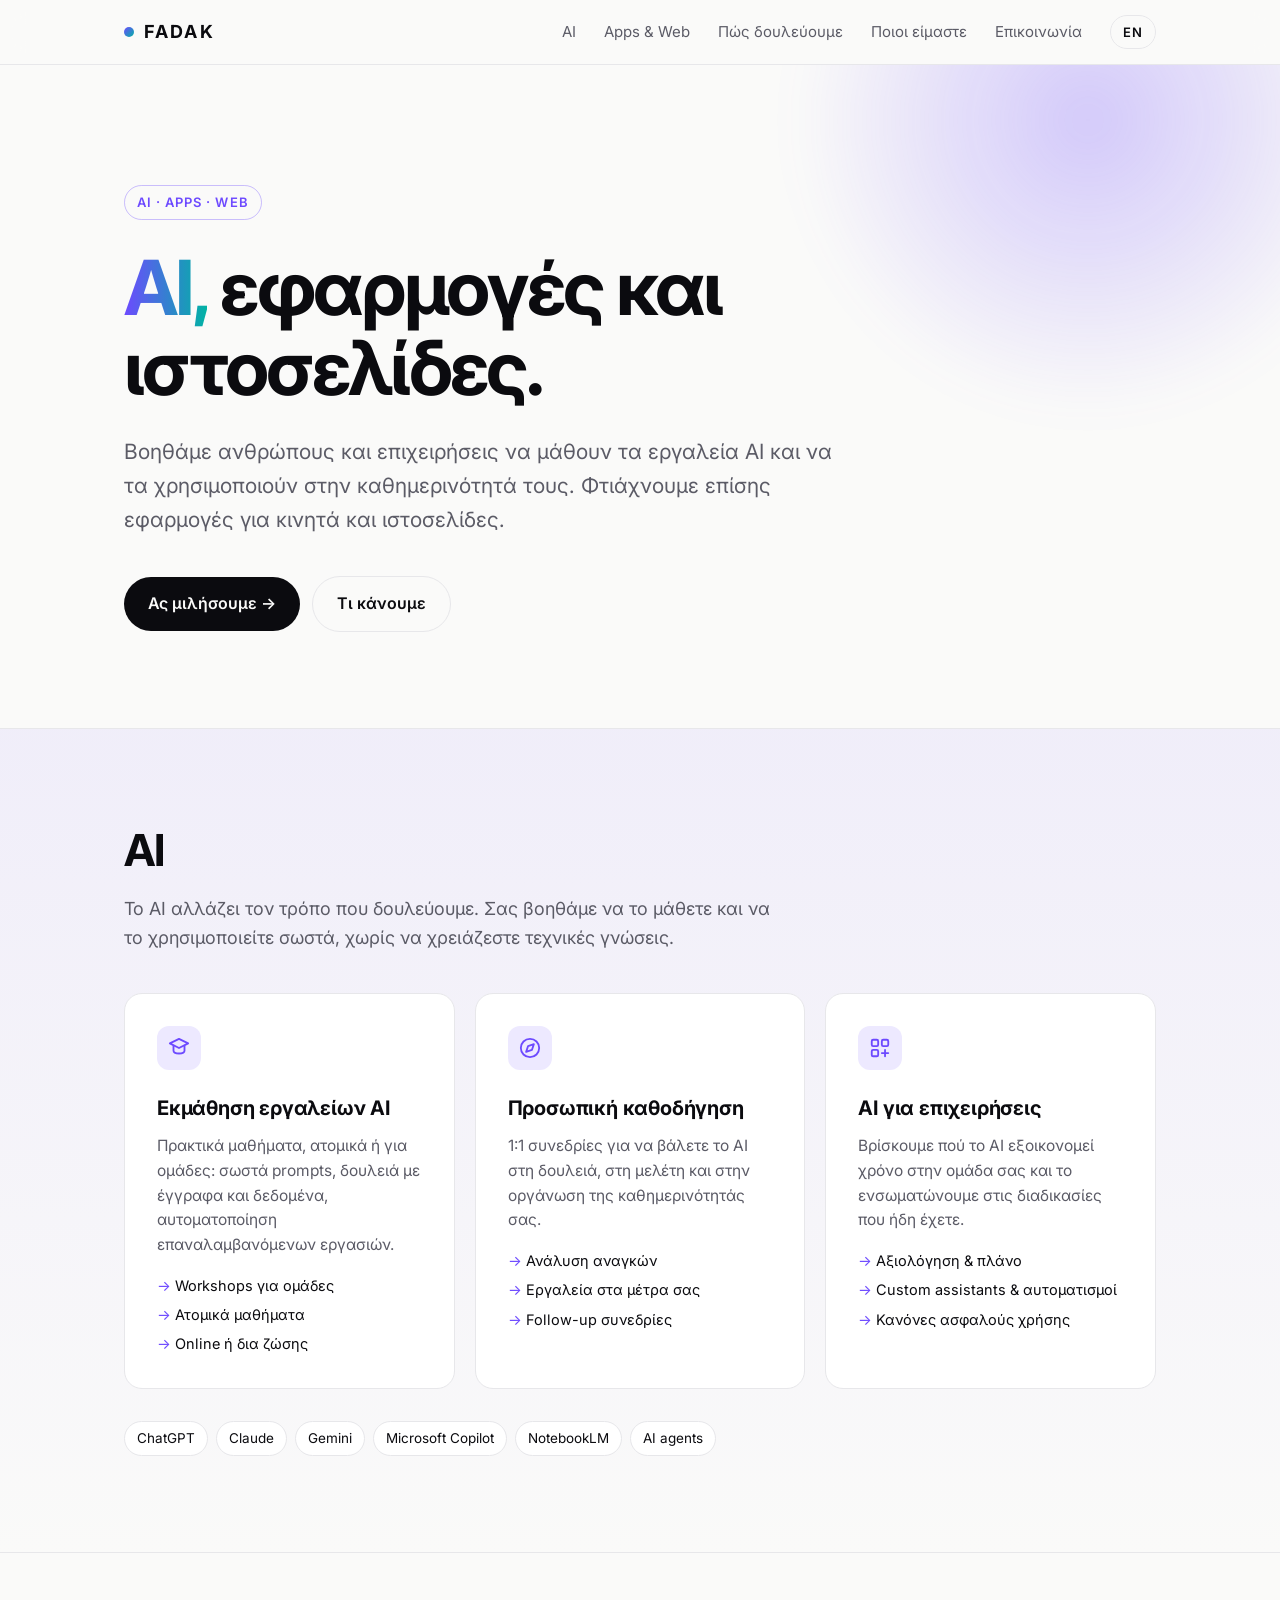
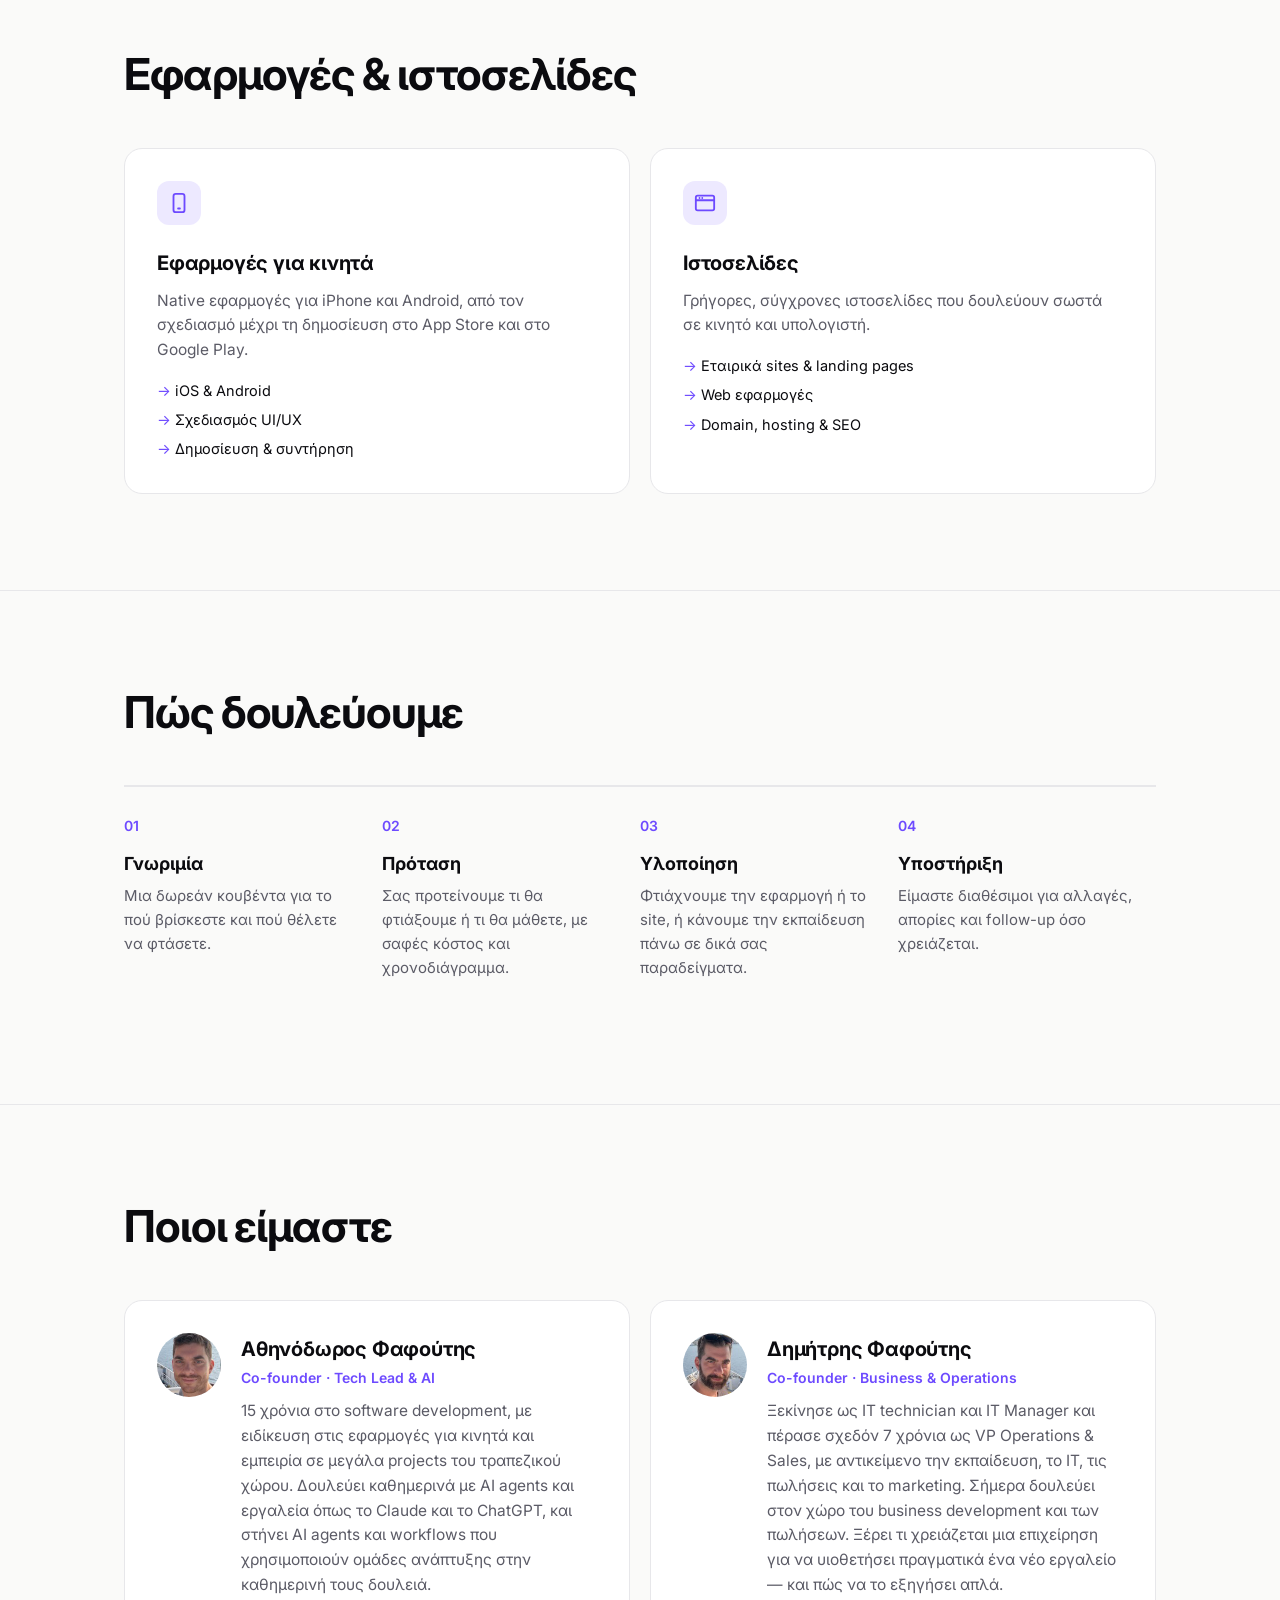
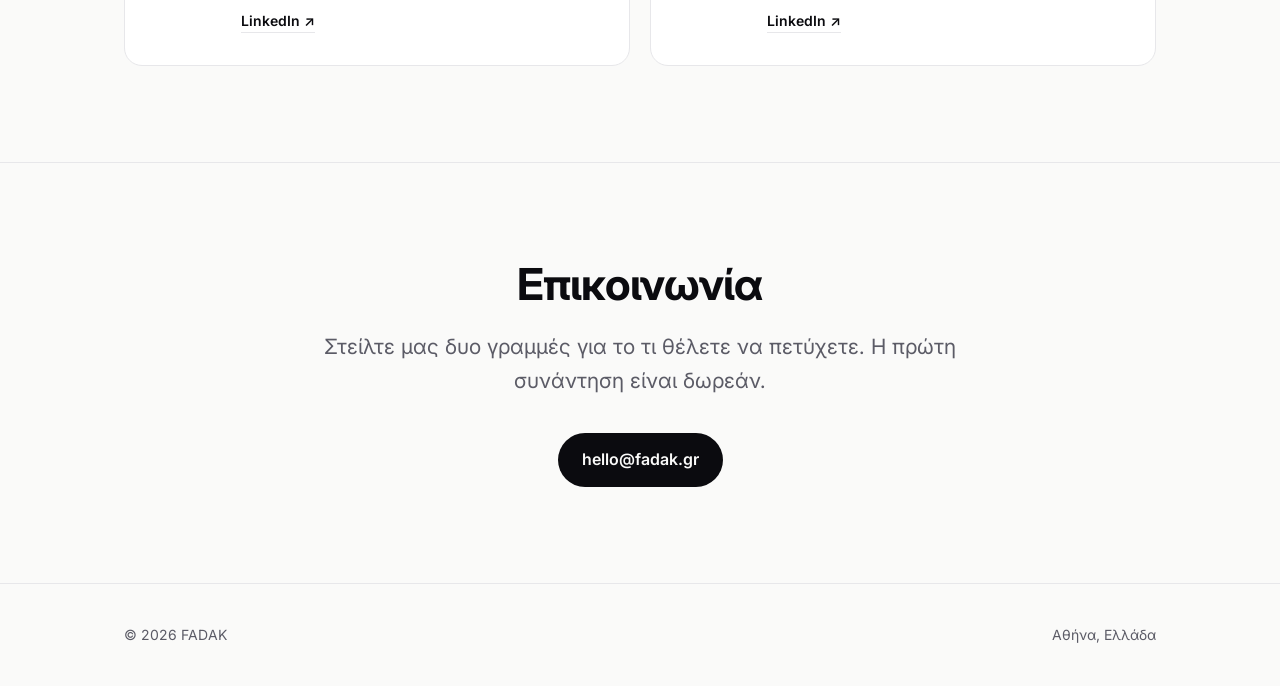
==== commit ada0a607: "Use photos for avatars" ====
--- a/index.html
+++ b/index.html
@@ -128,7 +128,7 @@
     <h2 class="reveal">Ποιοι είμαστε</h2>
     <div class="team">
       <div class="card person reveal">
-        <div class="avatar">ΑΦ</div>
+        <img class="avatar" src="img/athinodoros.jpg" alt="Αθηνόδωρος Φαφούτης" width="64" height="64">
         <div>
           <h3>Αθηνόδωρος Φαφούτης</h3>
           <div class="role">Co-founder · Tech Lead & AI</div>
@@ -137,7 +137,7 @@
         </div>
       </div>
       <div class="card person reveal">
-        <div class="avatar">ΔΦ</div>
+        <img class="avatar" src="img/dimitris.jpg" alt="Δημήτρης Φαφούτης" width="64" height="64">
         <div>
           <h3>Δημήτρης Φαφούτης</h3>
           <div class="role">Co-founder · Business & Operations</div>
--- a/style.css
+++ b/style.css
@@ -74,6 +74,7 @@
 .person p{color:var(--muted);font-size:15.5px}
 .person a.in{display:inline-block;margin-top:12px;font-size:14px;font-weight:600;border-bottom:1px solid var(--line)}
 .person a.in:hover{border-color:var(--text)}
+img.avatar{object-fit:cover;background:var(--line)}
 
 /* contact */
 .contact{text-align:center}
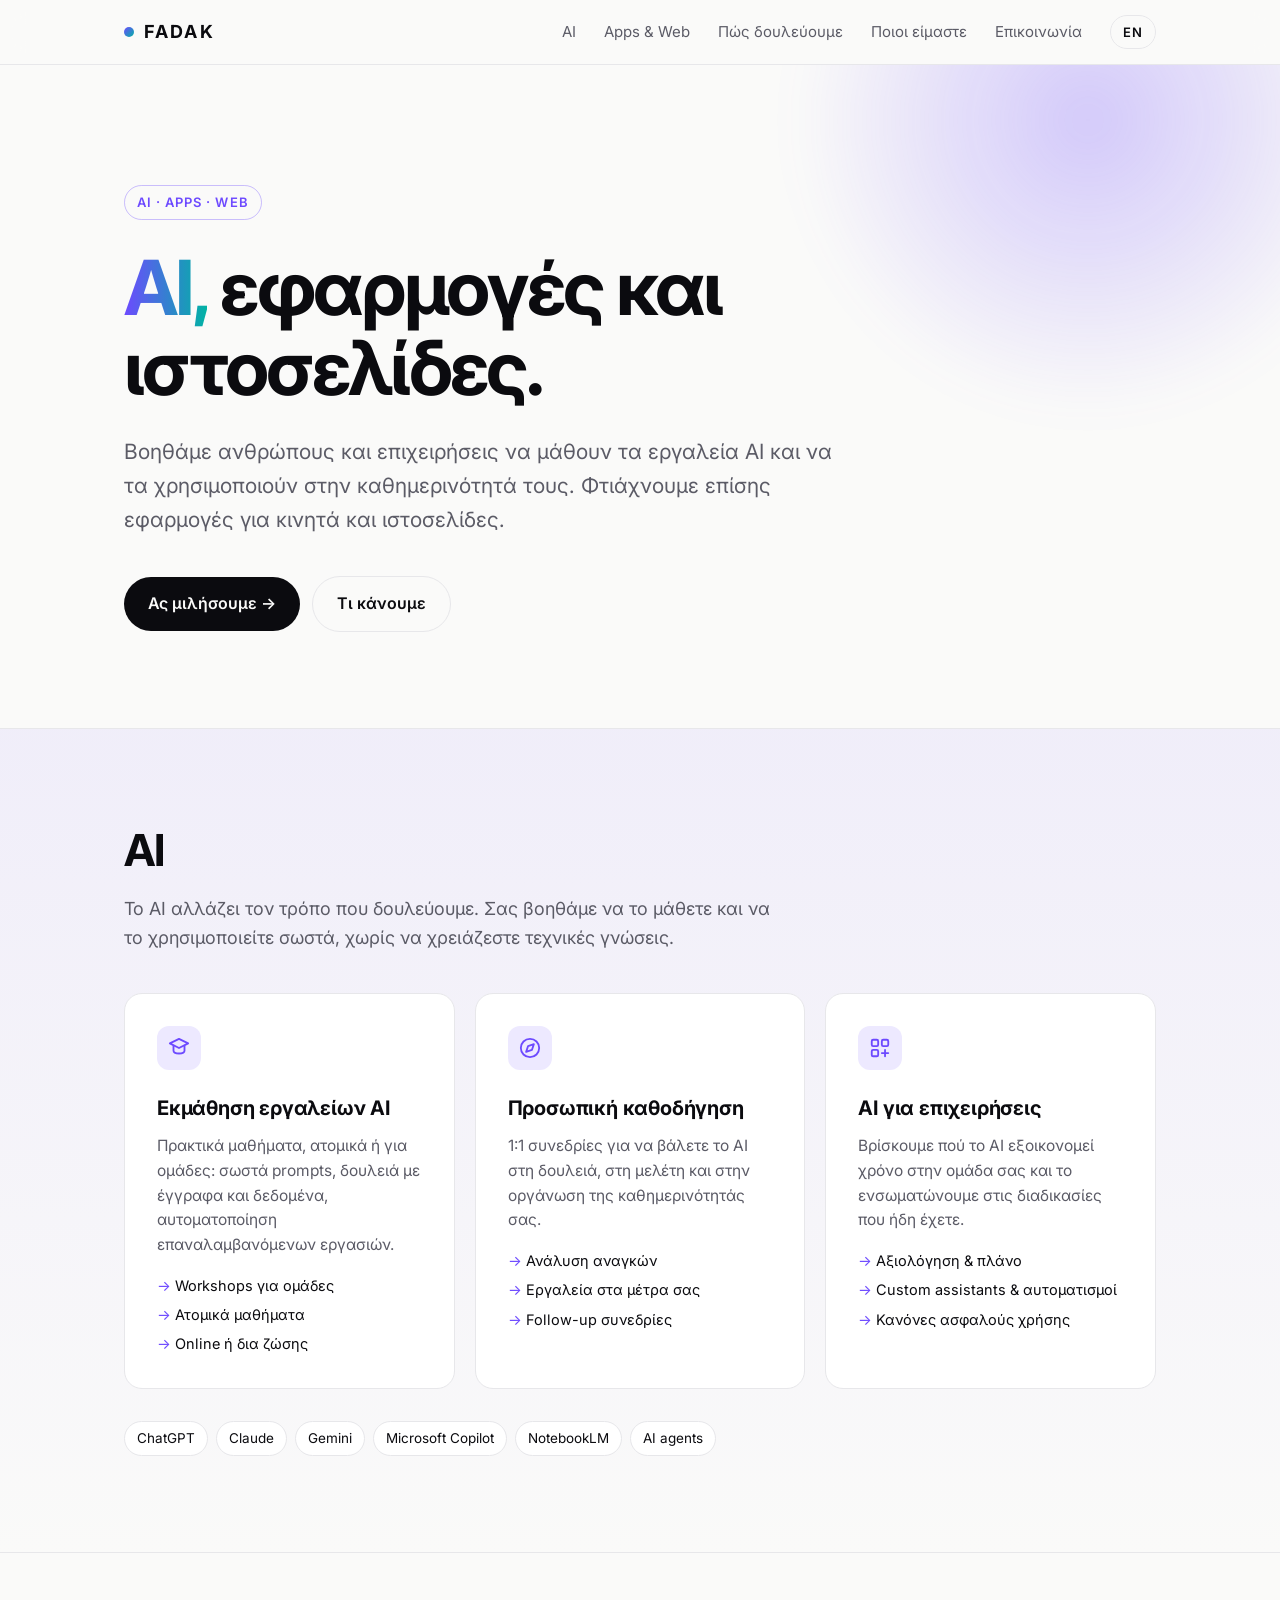
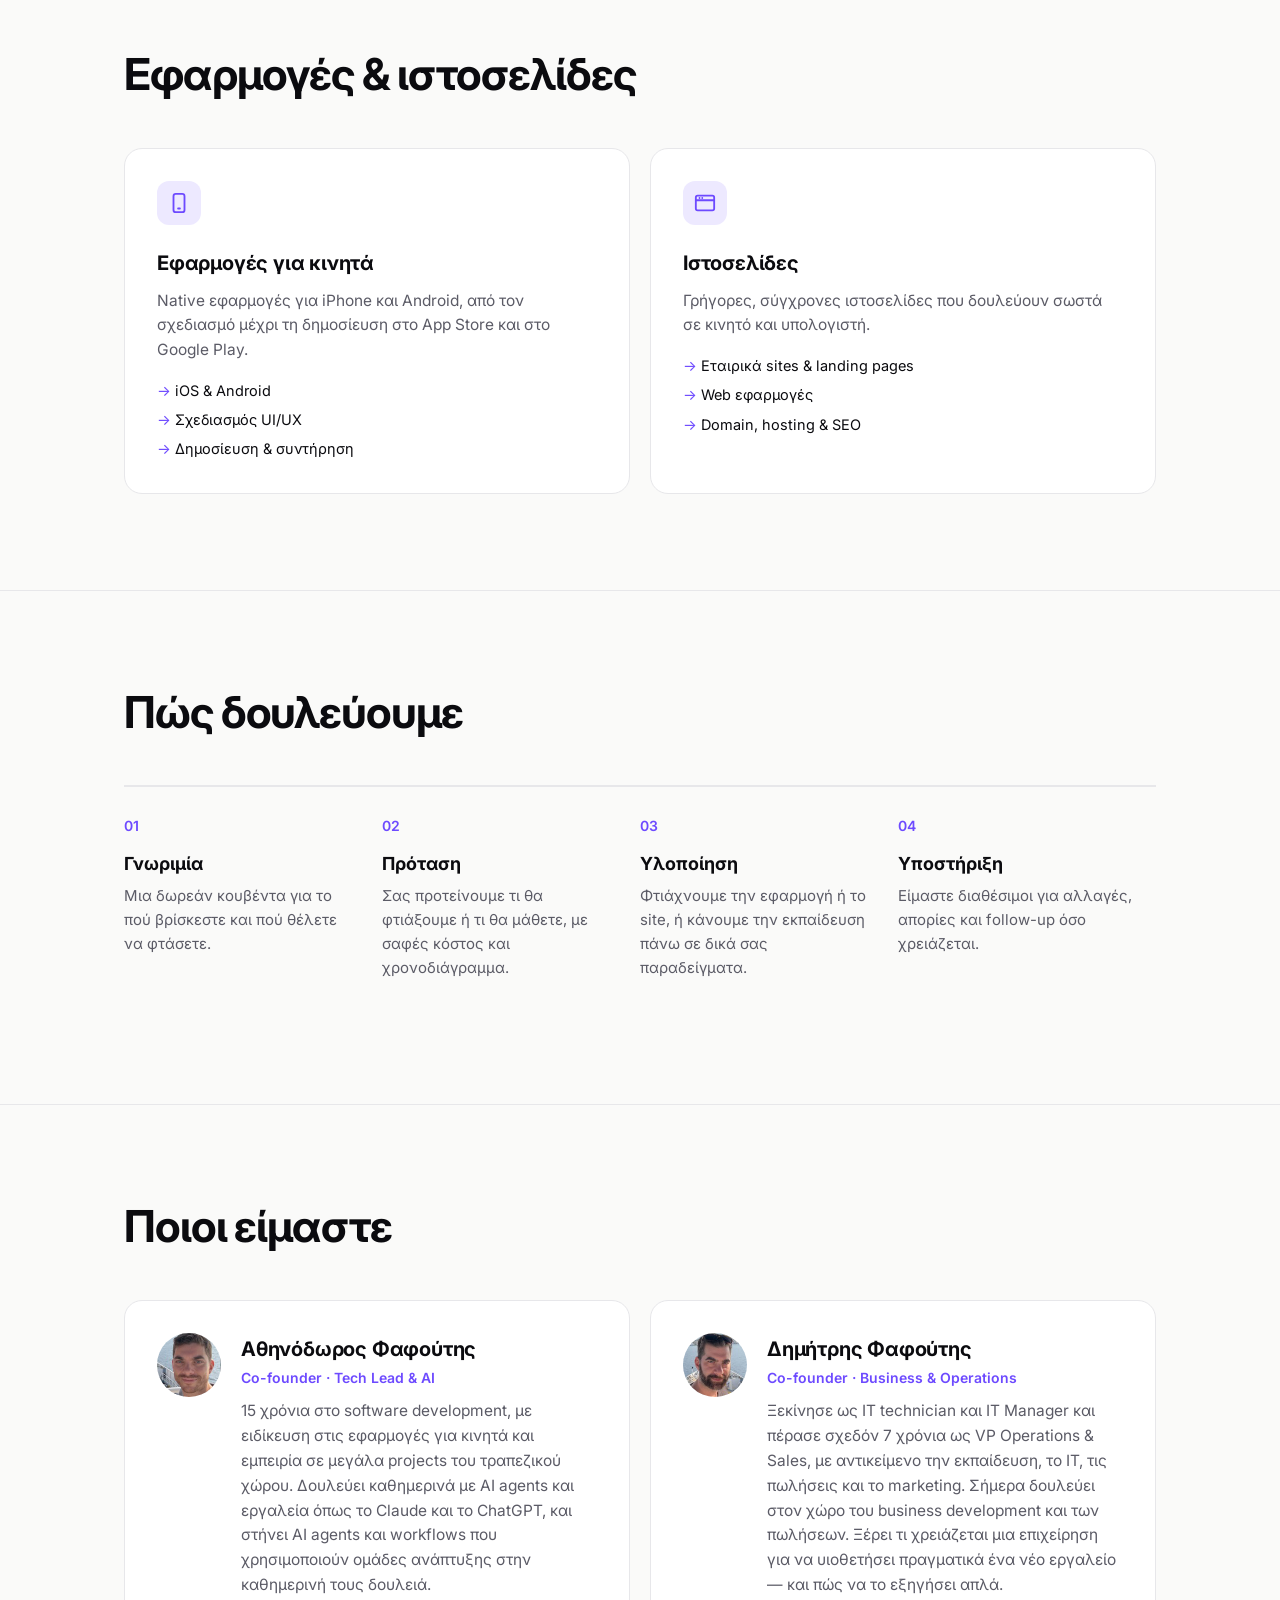
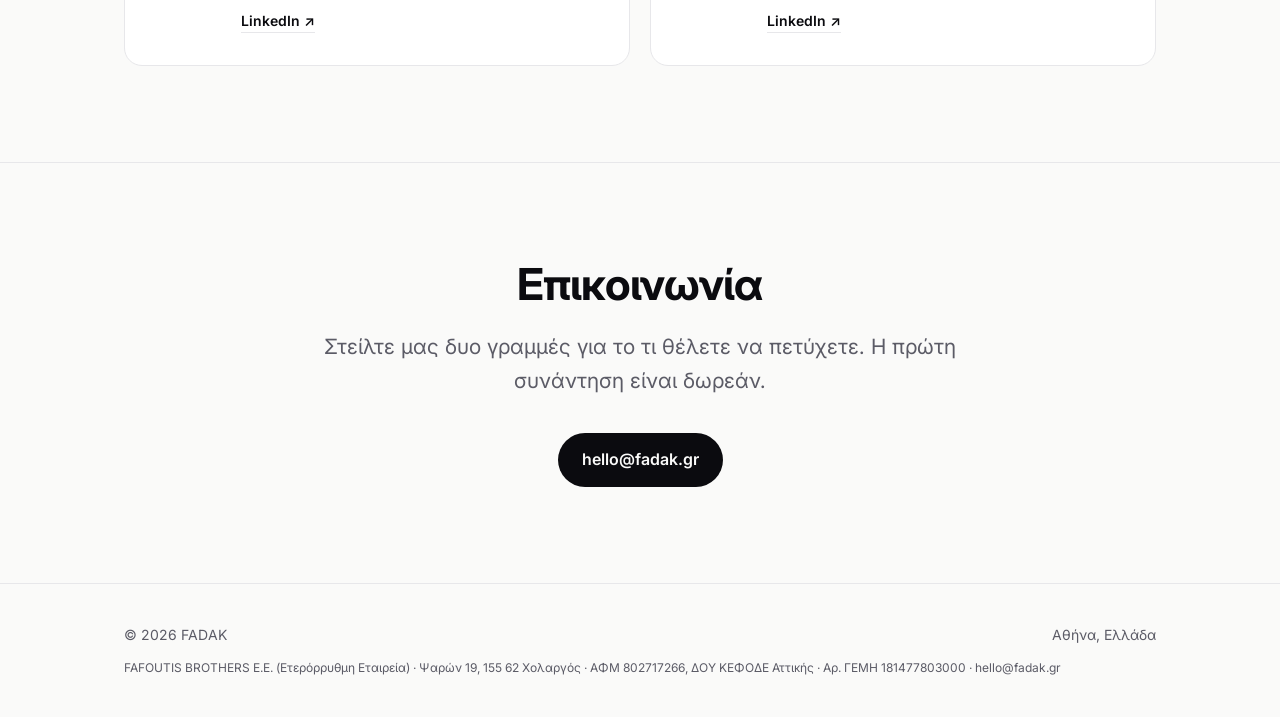
==== commit 71e686de: "Show the company's legal details in the footer Apple checks that the website belongs to the organiza" ====
--- a/index.html
+++ b/index.html
@@ -161,6 +161,7 @@
   <div class="wrap">
     <span>© <span id="y">2026</span> FADAK</span>
     <span>Αθήνα, Ελλάδα</span>
+    <p class="legal">FAFOUTIS BROTHERS E.E. (Ετερόρρυθμη Εταιρεία) · Ψαρών 19, 155 62 Χολαργός · ΑΦΜ 802717266, ΔΟΥ ΚΕΦΟΔΕ Αττικής · Αρ. ΓΕΜΗ 181477803000 · <a href="mailto:hello@fadak.gr">hello@fadak.gr</a></p>
   </div>
 </footer>
 
--- a/style.css
+++ b/style.css
@@ -82,6 +82,8 @@
 .contact .lead{margin:0 auto 36px}
 footer{padding:40px 0;border-top:1px solid var(--line);color:var(--muted);font-size:14px}
 footer .wrap{display:flex;justify-content:space-between;flex-wrap:wrap;gap:12px}
+footer .legal{flex-basis:100%;margin:0;font-size:12px;line-height:1.6}
+footer .legal a{color:inherit}
 
 .reveal{opacity:0;transform:translateY(16px);transition:opacity .7s ease,transform .7s ease}
 .reveal.in{opacity:1;transform:none}
